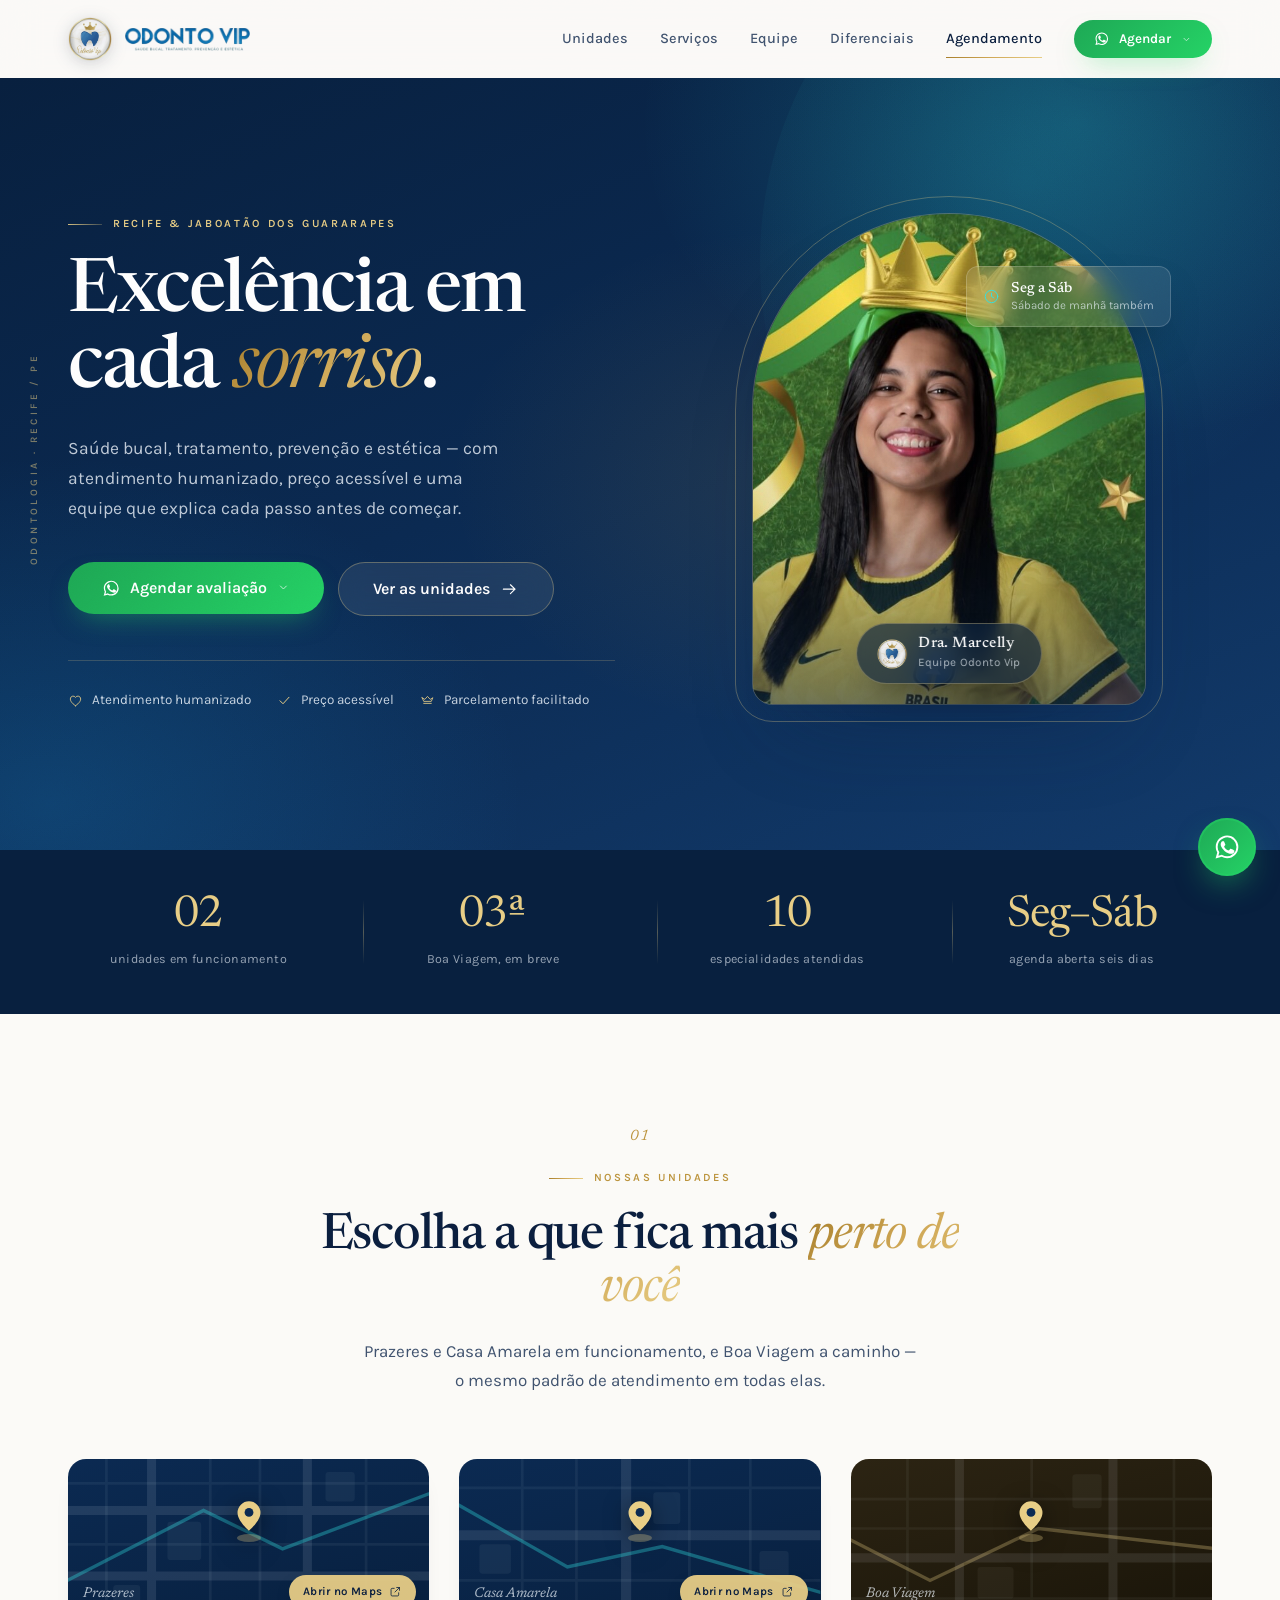
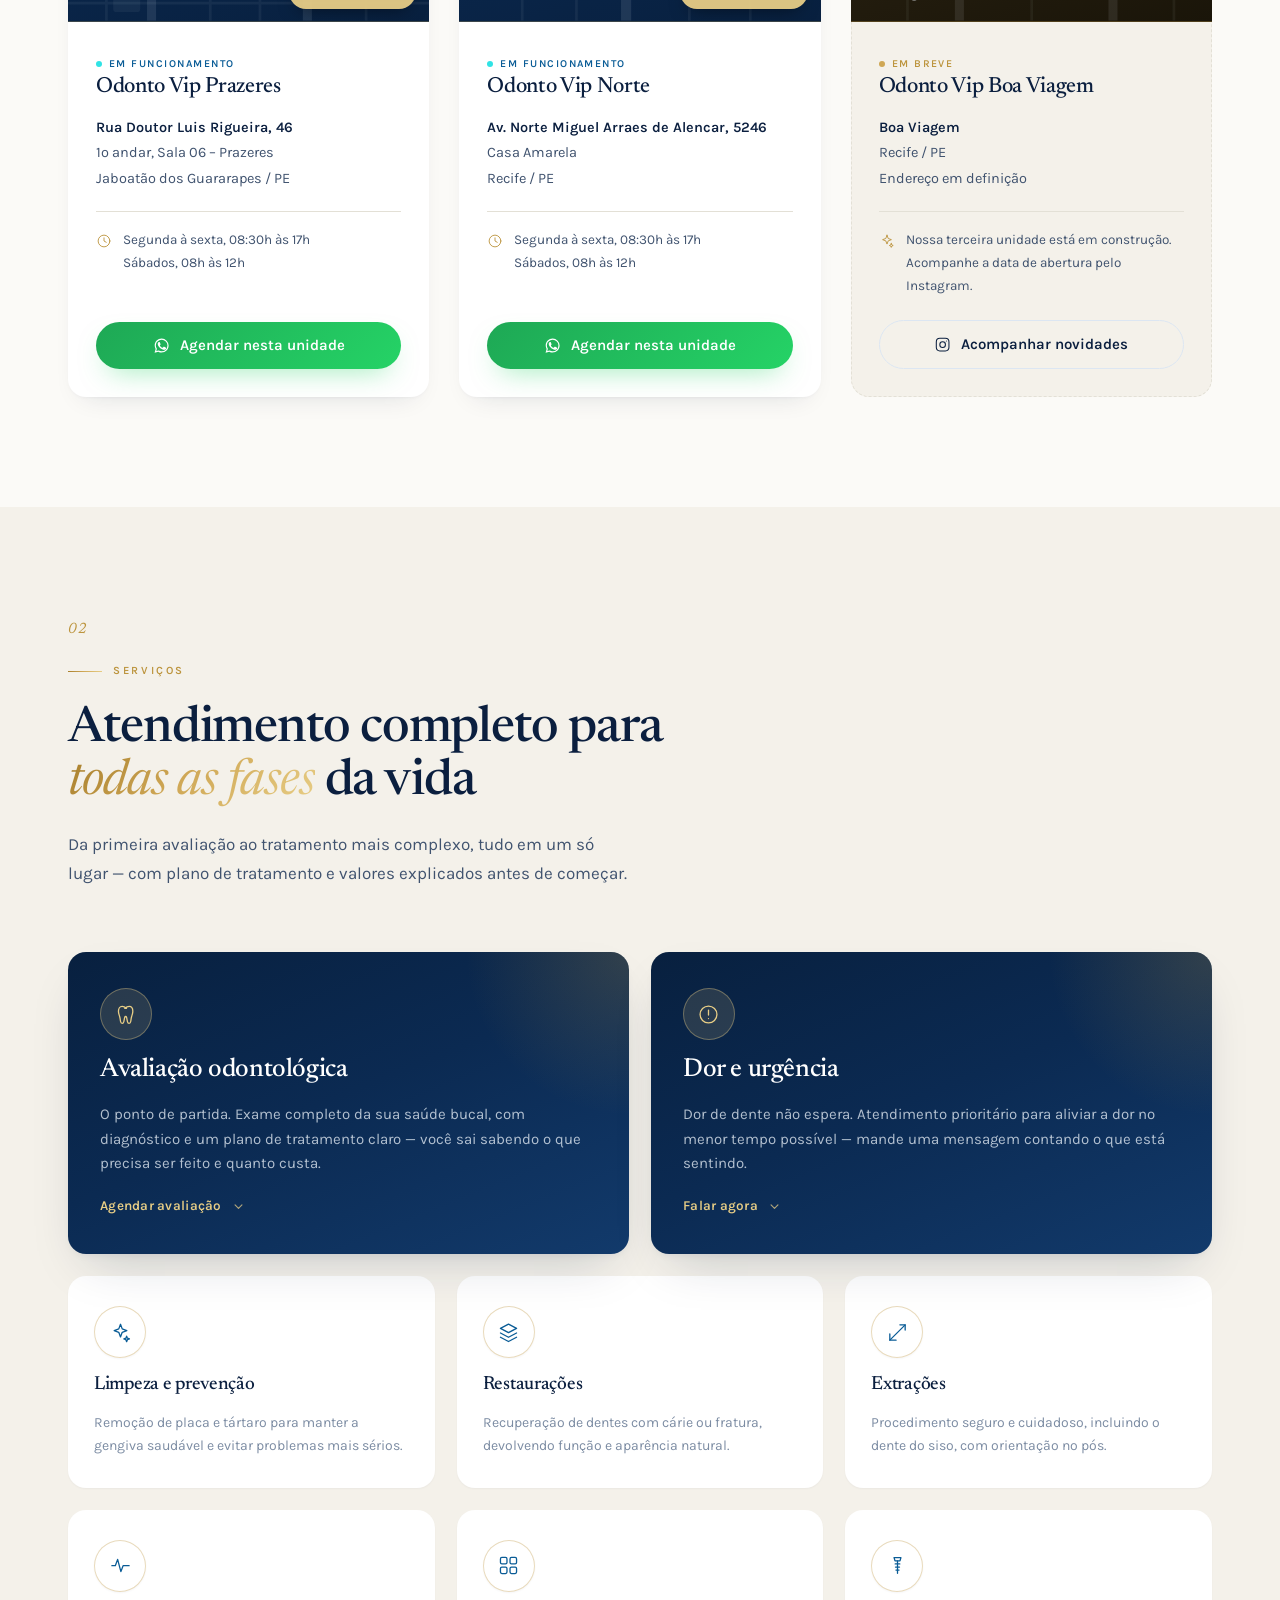
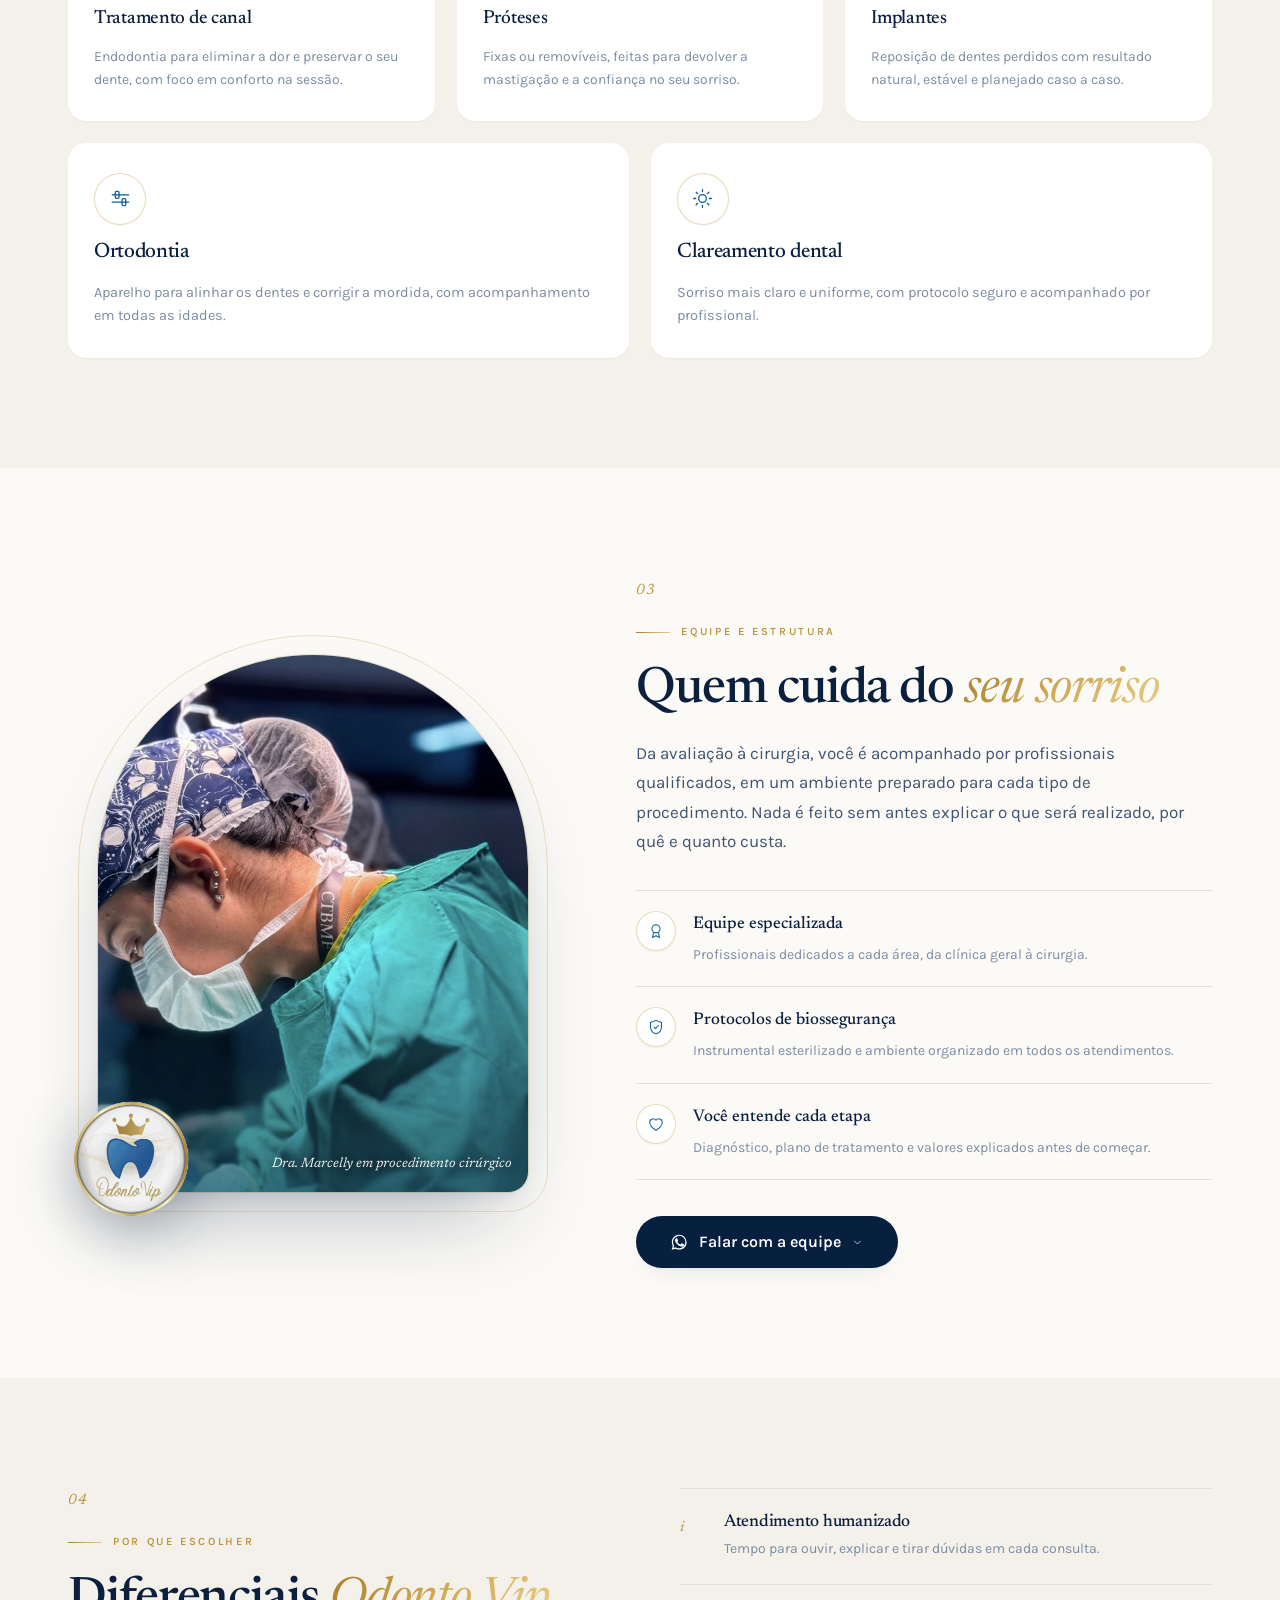
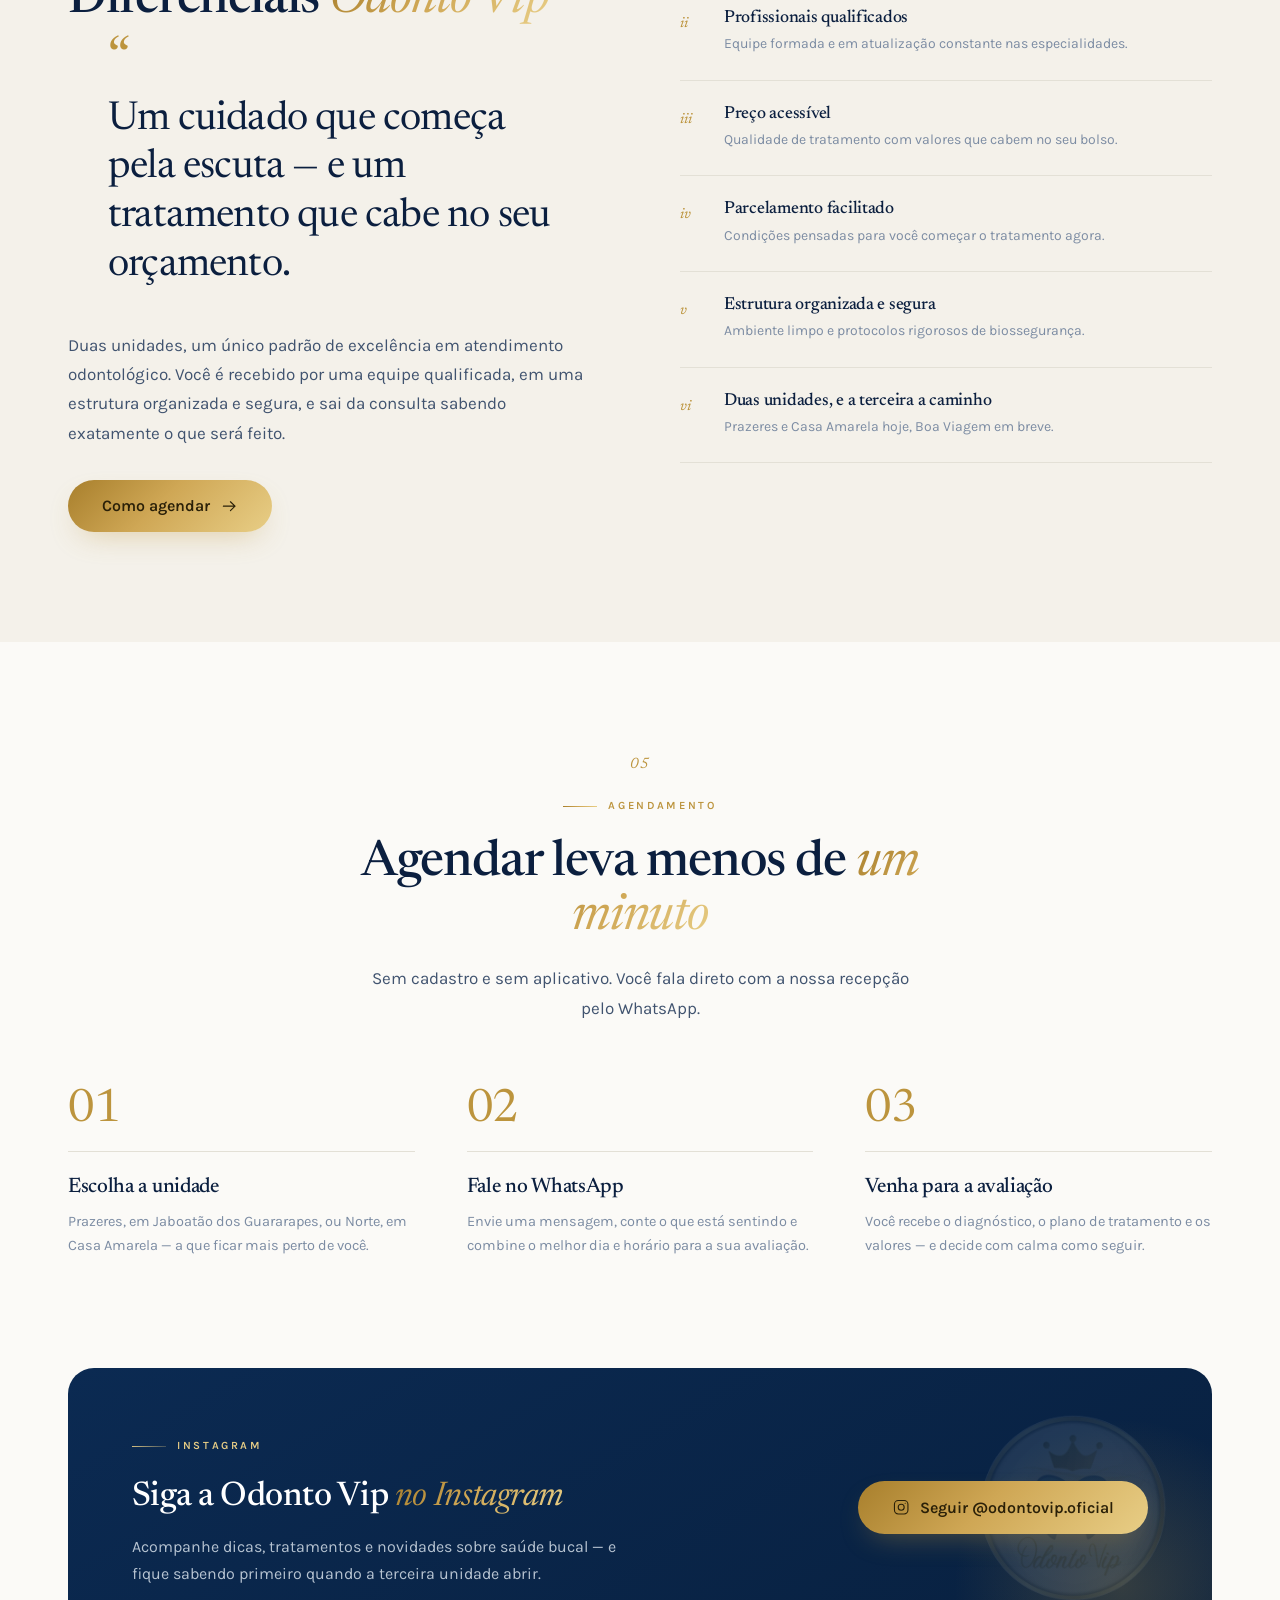
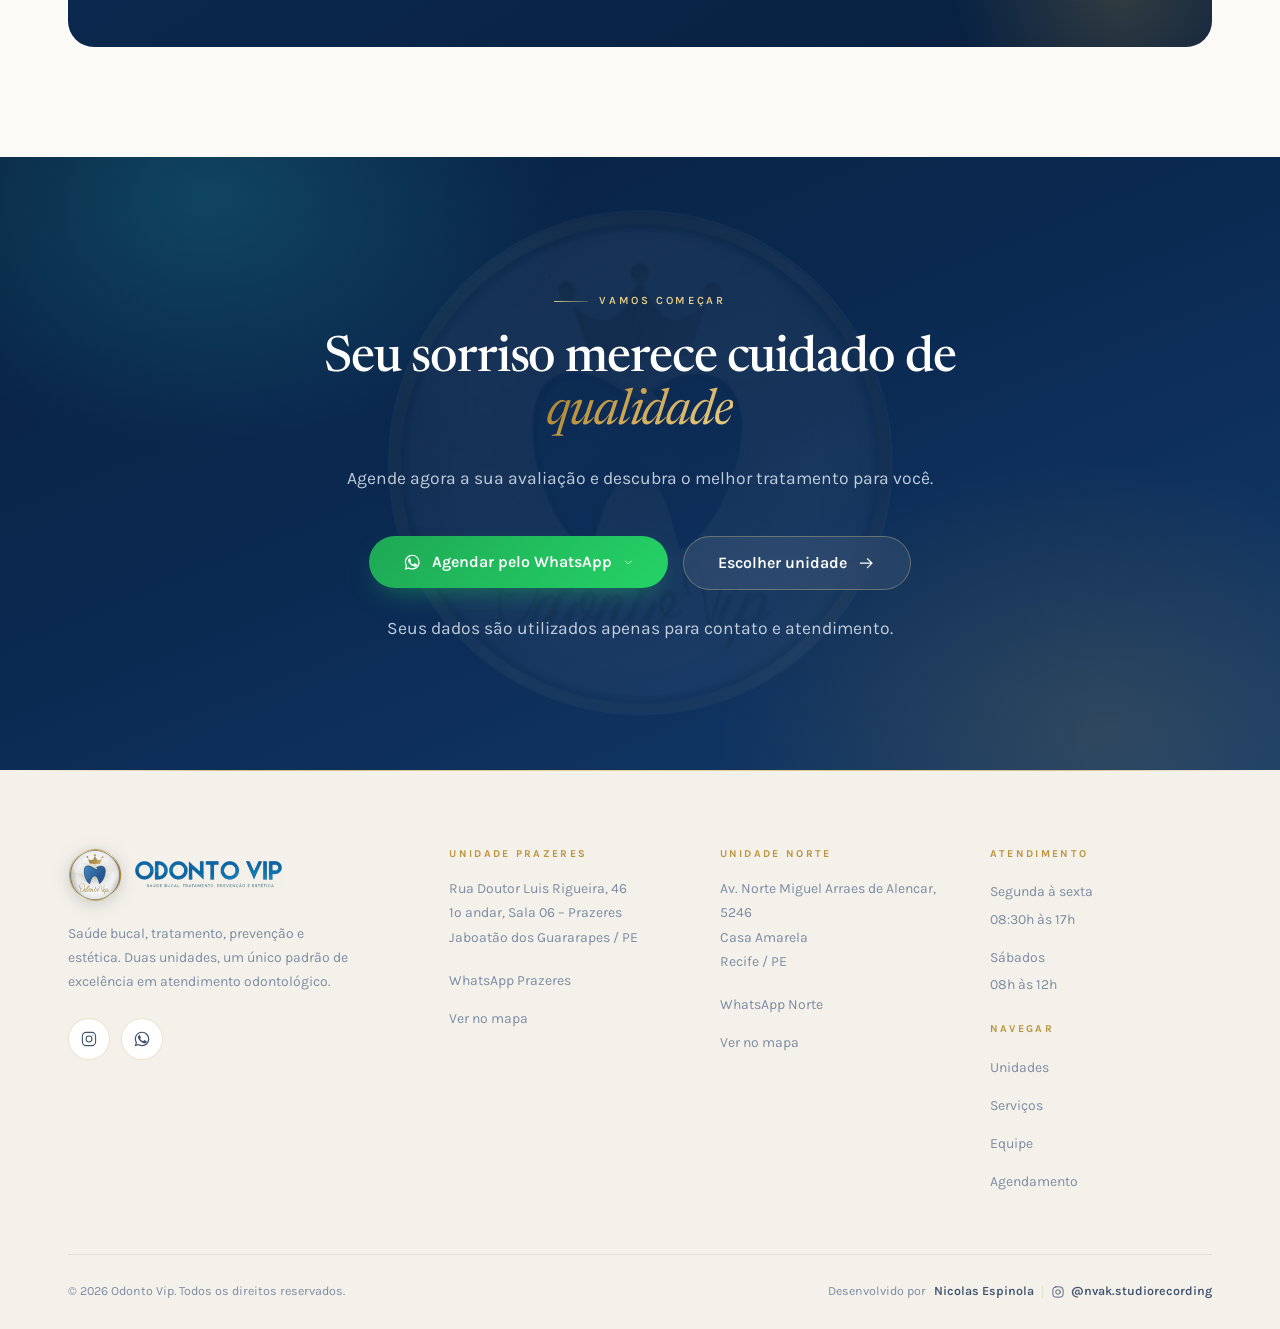
==== index.html @ b55ec0a3 "Landing page Odonto Vip Página institucional para as unidades Prazeres, Norte e Boa Viagem (em const" ====
<!DOCTYPE html>
<html lang="pt-BR">
<head>
<meta charset="UTF-8">
<meta name="viewport" content="width=device-width, initial-scale=1">
<title>Odonto Vip — Excelência em cada sorriso | Recife e Jaboatão dos Guararapes</title>
<meta name="description" content="Clínica odontológica em Recife e Jaboatão dos Guararapes. Avaliação, limpeza, restaurações, canal, próteses, implantes, ortodontia e clareamento. Atendimento humanizado, preço acessível e parcelamento facilitado. Agende pelo WhatsApp.">
<meta name="theme-color" content="#08203F">
<link rel="canonical" href="https://odontovip.com.br/">
<link rel="icon" href="assets/img/odontovip-selo.png">
<link rel="apple-touch-icon" href="assets/img/odontovip-selo.png">

<meta property="og:type" content="website">
<meta property="og:locale" content="pt_BR">
<meta property="og:site_name" content="Odonto Vip">
<meta property="og:title" content="Odonto Vip — Excelência em cada sorriso">
<meta property="og:description" content="Saúde bucal, tratamento, prevenção e estética. Duas unidades em Recife e Jaboatão dos Guararapes. Agende pelo WhatsApp.">
<meta property="og:image" content="assets/img/odontovip-logo.png">
<meta name="twitter:card" content="summary_large_image">

<link rel="preconnect" href="https://fonts.googleapis.com">
<link rel="preconnect" href="https://fonts.gstatic.com" crossorigin>
<link href="https://fonts.googleapis.com/css2?family=Newsreader:ital,opsz,wght@0,6..72,400;0,6..72,500;0,6..72,600;1,6..72,400;1,6..72,500&family=Karla:wght@400;500;600;700&display=swap" rel="stylesheet">
<link rel="stylesheet" href="assets/css/styles.css?v=14">
</head>
<body>

<!-- ===================== ícones: traço fino, desenhados para esta página ===================== -->
<svg width="0" height="0" style="position:absolute" aria-hidden="true" focusable="false">
  <defs>
    <g id="s" fill="none" stroke="currentColor" stroke-width="1.35" stroke-linecap="round" stroke-linejoin="round"></g>

    <symbol id="i-tooth" viewBox="0 0 24 24" fill="none" stroke="currentColor" stroke-width="1.35" stroke-linecap="round" stroke-linejoin="round">
      <path d="M12 5.6c-1.6-1.3-3-2-4.6-2C5 3.6 3.6 5.7 3.6 8.7c0 2.2.7 3.6 1.3 5.6.5 1.7.6 3.4.9 5 .2 1.2.8 1.9 1.7 1.9 1 0 1.5-.8 1.8-2.1.3-1.5.5-3 .8-4 .2-.7.6-1 1-1s.8.3 1 1c.3 1 .5 2.5.8 4 .3 1.3.8 2.1 1.8 2.1.9 0 1.5-.7 1.7-1.9.3-1.6.4-3.3.9-5 .6-2 1.3-3.4 1.3-5.6 0-3-1.4-5.1-3.8-5.1-1.6 0-3 .7-4.6 2Z"/>
    </symbol>
    <symbol id="i-sparkle" viewBox="0 0 24 24" fill="none" stroke="currentColor" stroke-width="1.35" stroke-linecap="round" stroke-linejoin="round">
      <path d="M12 3.4l1.8 4.8 4.8 1.8-4.8 1.8L12 16.6l-1.8-4.8L5.4 10l4.8-1.8L12 3.4Z"/><path d="M18.4 15.8l.8 2.1 2.1.8-2.1.8-.8 2.1-.8-2.1-2.1-.8 2.1-.8.8-2.1Z"/>
    </symbol>
    <symbol id="i-shield" viewBox="0 0 24 24" fill="none" stroke="currentColor" stroke-width="1.35" stroke-linecap="round" stroke-linejoin="round">
      <path d="M12 3.2l7.3 2.9v5.4c0 4.5-3 8.2-7.3 9.6-4.3-1.4-7.3-5.1-7.3-9.6V6.1L12 3.2Z"/><path d="m9.2 12 2.1 2.1 3.9-4.1"/>
    </symbol>
    <symbol id="i-layers" viewBox="0 0 24 24" fill="none" stroke="currentColor" stroke-width="1.35" stroke-linecap="round" stroke-linejoin="round">
      <path d="m12 3.2 8.4 4.5L12 12.2 3.6 7.7 12 3.2Z"/><path d="m3.6 12.5 8.4 4.5 8.4-4.5"/><path d="m3.6 16.9 8.4 4.5 8.4-4.5"/>
    </symbol>
    <symbol id="i-blade" viewBox="0 0 24 24" fill="none" stroke="currentColor" stroke-width="1.35" stroke-linecap="round" stroke-linejoin="round">
      <path d="M4 20 20 4"/><path d="M14.5 4H20v5.5"/><path d="M4 13.5V20h6.5"/>
    </symbol>
    <symbol id="i-pulse" viewBox="0 0 24 24" fill="none" stroke="currentColor" stroke-width="1.35" stroke-linecap="round" stroke-linejoin="round">
      <path d="M3 12.2h3.6L9 5.6l3.4 12.8 2.3-6.2H21"/>
    </symbol>
    <symbol id="i-grid" viewBox="0 0 24 24" fill="none" stroke="currentColor" stroke-width="1.35" stroke-linecap="round" stroke-linejoin="round">
      <rect x="3.6" y="3.6" width="6.8" height="6.8" rx="1.5"/><rect x="13.6" y="3.6" width="6.8" height="6.8" rx="1.5"/>
      <rect x="3.6" y="13.6" width="6.8" height="6.8" rx="1.5"/><rect x="13.6" y="13.6" width="6.8" height="6.8" rx="1.5"/>
    </symbol>
    <symbol id="i-implant" viewBox="0 0 24 24" fill="none" stroke="currentColor" stroke-width="1.35" stroke-linecap="round" stroke-linejoin="round">
      <path d="M8.4 3.8h7.2l-1 3.4H9.4l-1-3.4Z"/><path d="M12 7.2v13"/><path d="M9.6 10.4h4.8M9.9 13.6h4.2M10.4 16.8h3.2"/>
    </symbol>
    <symbol id="i-align" viewBox="0 0 24 24" fill="none" stroke="currentColor" stroke-width="1.35" stroke-linecap="round" stroke-linejoin="round">
      <path d="M3.4 8.2h17.2M3.4 15.8h17.2"/><rect x="6.6" y="4.6" width="3.8" height="7.2" rx="1.2"/><rect x="13.6" y="12.2" width="3.8" height="7.2" rx="1.2"/>
    </symbol>
    <symbol id="i-sun" viewBox="0 0 24 24" fill="none" stroke="currentColor" stroke-width="1.35" stroke-linecap="round" stroke-linejoin="round">
      <circle cx="12" cy="12" r="4"/><path d="M12 2.8v2.1M12 19.1v2.1M2.8 12h2.1M19.1 12h2.1M5.4 5.4l1.5 1.5M17.1 17.1l1.5 1.5M18.6 5.4l-1.5 1.5M6.9 17.1l-1.5 1.5"/>
    </symbol>
    <symbol id="i-alert" viewBox="0 0 24 24" fill="none" stroke="currentColor" stroke-width="1.35" stroke-linecap="round" stroke-linejoin="round">
      <circle cx="12" cy="12" r="8.8"/><path d="M12 7.4v5.2M12 16.3h.01"/>
    </symbol>
    <symbol id="i-heart" viewBox="0 0 24 24" fill="none" stroke="currentColor" stroke-width="1.35" stroke-linecap="round" stroke-linejoin="round">
      <path d="M12 20.4S3.7 15.3 3.7 9.6A4.5 4.5 0 0 1 12 7.1a4.5 4.5 0 0 1 8.3 2.5c0 5.7-8.3 10.8-8.3 10.8Z"/>
    </symbol>
    <symbol id="i-award" viewBox="0 0 24 24" fill="none" stroke="currentColor" stroke-width="1.35" stroke-linecap="round" stroke-linejoin="round">
      <circle cx="12" cy="9.1" r="5.4"/><path d="m8.7 13.9-1.3 6.9 4.6-2.5 4.6 2.5-1.3-6.9"/>
    </symbol>
    <symbol id="i-crown" viewBox="0 0 24 24" fill="none" stroke="currentColor" stroke-width="1.35" stroke-linecap="round" stroke-linejoin="round">
      <path d="M3.4 7.6 6 13.4h12l2.6-5.8-4.3 2.6L12 5.4 7.7 10.2 3.4 7.6Z"/><path d="M6 16.6h12"/>
    </symbol>
    <symbol id="i-pin" viewBox="0 0 24 24" fill="none" stroke="currentColor" stroke-width="1.35" stroke-linecap="round" stroke-linejoin="round">
      <path d="M19.6 10.2c0 5.4-7.6 11.8-7.6 11.8S4.4 15.6 4.4 10.2a7.6 7.6 0 0 1 15.2 0Z"/><circle cx="12" cy="10" r="2.7"/>
    </symbol>
    <symbol id="i-pin-solid" viewBox="0 0 24 24">
      <path fill="currentColor" d="M12 1.6a8.1 8.1 0 0 0-8.1 8.1c0 5.9 8.1 12.7 8.1 12.7s8.1-6.8 8.1-12.7A8.1 8.1 0 0 0 12 1.6Z"/>
      <circle cx="12" cy="9.5" r="3.1" fill="#0B2A52"/>
    </symbol>
    <symbol id="i-clock" viewBox="0 0 24 24" fill="none" stroke="currentColor" stroke-width="1.35" stroke-linecap="round" stroke-linejoin="round">
      <circle cx="12" cy="12" r="8.8"/><path d="M12 7.3V12l3.3 1.9"/>
    </symbol>
    <symbol id="i-check" viewBox="0 0 24 24" fill="none" stroke="currentColor" stroke-width="1.6" stroke-linecap="round" stroke-linejoin="round">
      <path d="m4.8 12.4 4.8 4.8 9.6-10.4"/>
    </symbol>
    <symbol id="i-arrow" viewBox="0 0 24 24" fill="none" stroke="currentColor" stroke-width="1.5" stroke-linecap="round" stroke-linejoin="round">
      <path d="M4.4 12h15.2M13.6 6.2 19.6 12l-6 5.8"/>
    </symbol>
    <symbol id="i-external" viewBox="0 0 24 24" fill="none" stroke="currentColor" stroke-width="1.5" stroke-linecap="round" stroke-linejoin="round">
      <path d="M14.2 4.6h5.2v5.2M19.4 4.6 11 13"/><path d="M17.8 14.4v3.8a2 2 0 0 1-2 2H5.8a2 2 0 0 1-2-2V8.2a2 2 0 0 1 2-2h3.8"/>
    </symbol>
    <symbol id="i-wa" viewBox="0 0 24 24" fill="currentColor">
      <path d="M12.04 2.2C6.7 2.2 2.36 6.54 2.36 11.88c0 1.7.45 3.36 1.3 4.82L2.2 21.8l5.23-1.37a9.66 9.66 0 0 0 4.6 1.17h.01c5.34 0 9.68-4.34 9.68-9.68a9.6 9.6 0 0 0-2.83-6.85 9.6 9.6 0 0 0-6.85-2.84Zm0 17.74h-.01a8.03 8.03 0 0 1-4.09-1.12l-.29-.17-3.04.79.81-2.96-.19-.31a8 8 0 0 1-1.23-4.27 8.05 8.05 0 0 1 13.75-5.69 7.99 7.99 0 0 1 2.36 5.69 8.06 8.06 0 0 1-8.07 8.04Z"/>
      <path d="M17.32 14.44c-.29-.15-1.72-.85-1.99-.94-.26-.1-.46-.15-.65.14-.2.3-.76.94-.93 1.14-.17.2-.34.22-.63.07-.29-.14-1.24-.45-2.36-1.45-.87-.78-1.01-1.31-1.13-1.6-.12-.3.03-.46.17-.6.14-.15.29-.35.43-.52.14-.16.19-.28.29-.48.1-.2.05-.36-.02-.51-.07-.15-.66-1.6-.9-2.18-.24-.57-.48-.49-.66-.5h-.56c-.2 0-.51.07-.78.36-.26.3-1.01 1-1.01 2.42s1.04 2.79 1.19 2.99c.14.2 2.02 3.15 4.91 4.3.69.3 1.23.47 1.65.61.7.22 1.33.19 1.83.12.56-.09 1.72-.71 1.97-1.39.24-.68.24-1.27.17-1.39-.07-.12-.27-.2-.56-.34Z"/>
    </symbol>
    <symbol id="i-ig" viewBox="0 0 24 24" fill="none" stroke="currentColor" stroke-width="1.45" stroke-linecap="round" stroke-linejoin="round">
      <rect x="3.2" y="3.2" width="17.6" height="17.6" rx="5"/><circle cx="12" cy="12" r="3.9"/><path d="M17.2 6.9h.01"/>
    </symbol>
    <symbol id="i-caret" viewBox="0 0 24 24" fill="none" stroke="currentColor" stroke-width="1.8" stroke-linecap="round" stroke-linejoin="round">
      <path d="m6.5 9.5 5.5 5.5 5.5-5.5"/>
    </symbol>
    <symbol id="i-menu" viewBox="0 0 24 24" fill="none" stroke="currentColor" stroke-width="1.6" stroke-linecap="round">
      <path d="M4 7.5h16M4 12h16M4 16.5h16"/>
    </symbol>
    <symbol id="i-close" viewBox="0 0 24 24" fill="none" stroke="currentColor" stroke-width="1.6" stroke-linecap="round">
      <path d="M6.2 6.2l11.6 11.6M17.8 6.2 6.2 17.8"/>
    </symbol>

    <!-- placas de mapa: três traçados distintos, para que as unidades não pareçam
         o mesmo card duplicado -->
    <symbol id="map-a" viewBox="0 0 320 144" preserveAspectRatio="xMidYMid slice">
      <g stroke="rgba(237,244,251,.10)" stroke-width="8" fill="none">
        <path d="M-20 46h360M-20 104h360M74 -20v184M212 -20v184"/>
      </g>
      <g stroke="rgba(237,244,251,.055)" stroke-width="2.4" fill="none">
        <path d="M-20 22h360M-20 76h360M-20 128h360M34 -20v184M126 -20v184M170 -20v184M264 -20v184"/>
      </g>
      <path d="M-20 118 120 46l70 34 170-64" stroke="rgba(48,227,229,.34)" stroke-width="3" fill="none"/>
      <g fill="rgba(237,244,251,.05)">
        <rect x="88" y="56" width="30" height="34" rx="3"/><rect x="228" y="12" width="26" height="26" rx="3"/>
        <rect x="40" y="112" width="24" height="24" rx="3"/>
      </g>
    </symbol>
    <symbol id="map-b" viewBox="0 0 320 144" preserveAspectRatio="xMidYMid slice">
      <g stroke="rgba(237,244,251,.10)" stroke-width="9" fill="none">
        <path d="M-20 68h360M148 -20v184"/>
      </g>
      <g stroke="rgba(237,244,251,.055)" stroke-width="2.4" fill="none">
        <path d="M-20 26h360M-20 108h360M56 -20v184M104 -20v184M204 -20v184M258 -20v184"/>
      </g>
      <path d="M-20 30 96 96l84-18 180 52" stroke="rgba(48,227,229,.34)" stroke-width="3" fill="none"/>
      <g fill="rgba(237,244,251,.05)">
        <rect x="18" y="76" width="28" height="26" rx="3"/><rect x="172" y="30" width="24" height="28" rx="3"/>
        <rect x="266" y="82" width="26" height="24" rx="3"/>
      </g>
    </symbol>
    <symbol id="map-c" viewBox="0 0 320 144" preserveAspectRatio="xMidYMid slice">
      <g stroke="rgba(237,244,251,.09)" stroke-width="8" fill="none">
        <path d="M-20 88h360M96 -20v184M232 -20v184"/>
      </g>
      <g stroke="rgba(237,244,251,.05)" stroke-width="2.4" fill="none">
        <path d="M-20 36h360M-20 62h360M-20 124h360M50 -20v184M160 -20v184M286 -20v184"/>
      </g>
      <path d="M-20 62 70 108l96-46 194 22" stroke="rgba(232,206,134,.30)" stroke-width="3" fill="none"/>
      <g fill="rgba(237,244,251,.045)">
        <rect x="112" y="96" width="32" height="28" rx="3"/><rect x="196" y="14" width="26" height="30" rx="3"/>
      </g>
    </symbol>
  </defs>
</svg>

<!-- ===================== header ===================== -->
<header class="site-header" id="header">
  <div class="head-inner">
    <a class="brand" href="#top" aria-label="Odonto Vip — início">
      <img class="selo" src="assets/img/odontovip-selo.png" alt="" width="420" height="420" aria-hidden="true">
      <img class="lettering" src="assets/img/odontovip-lettering.png" alt="Odonto Vip" width="560" height="103">
    </a>

    <nav class="nav" id="nav" aria-label="Navegação principal">
      <a href="#unidades">Unidades</a>
      <a href="#servicos">Serviços</a>
      <a href="#equipe">Equipe</a>
      <a href="#diferenciais">Diferenciais</a>
      <a href="#agendamento">Agendamento</a>
      <details class="picker to-right">
        <summary class="btn btn-wa btn-sm" aria-haspopup="menu">
          <svg aria-hidden="true"><use href="#i-wa"></use></svg>Agendar
          <svg class="caret" aria-hidden="true"><use href="#i-caret"></use></svg>
        </summary>
        <div class="picker-menu" role="menu">
          <span class="picker-head">Escolha a unidade</span>
          <a role="menuitem" href="https://wa.me/5581995672364?text=Olá,%20gostaria%20de%20agendar%20uma%20avaliação%20na%20unidade%20Prazeres" target="_blank" rel="noopener">
            <span class="pm-ico"><svg aria-hidden="true"><use href="#i-wa"></use></svg></span>
            <span class="pm-txt"><b>Prazeres</b><span>Jaboatão dos Guararapes</span></span>
          </a>
          <a role="menuitem" href="https://wa.me/5581997029109?text=Olá,%20gostaria%20de%20agendar%20uma%20avaliação%20na%20unidade%20Norte" target="_blank" rel="noopener">
            <span class="pm-ico"><svg aria-hidden="true"><use href="#i-wa"></use></svg></span>
            <span class="pm-txt"><b>Norte</b><span>Casa Amarela, Recife</span></span>
          </a>
        </div>
      </details>
    </nav>

    <button class="nav-toggle" id="navToggle" aria-label="Abrir menu" aria-expanded="false" aria-controls="nav">
      <svg aria-hidden="true"><use href="#i-menu"></use></svg>
    </button>
  </div>
</header>

<main id="top">

  <!-- ===================== hero ===================== -->
  <section class="hero">
    <span class="deco" aria-hidden="true"><span class="blob"></span></span>
    <div class="wrap hero-grid">
      <span class="vlabel" aria-hidden="true">Odontologia · Recife / PE</span>

      <div>
        <span class="label on-dark">Recife &amp; Jaboatão dos Guararapes</span>
        <h1 class="h-xl">
          <span class="line">Excelência em</span>
          <span class="line">cada <span class="acc">sorriso</span>.</span>
        </h1>
        <p class="sub">Saúde bucal, tratamento, prevenção e estética — com atendimento
          humanizado, preço acessível e uma equipe que explica cada passo antes de começar.</p>

        <div class="hero-cta">
          <details class="picker">
            <summary class="btn btn-wa btn-lg" aria-haspopup="menu">
              <svg aria-hidden="true"><use href="#i-wa"></use></svg>Agendar avaliação
              <svg class="caret" aria-hidden="true"><use href="#i-caret"></use></svg>
            </summary>
            <div class="picker-menu" role="menu">
          <span class="picker-head">Escolha a unidade</span>
          <a role="menuitem" href="https://wa.me/5581995672364?text=Olá,%20gostaria%20de%20agendar%20uma%20avaliação%20na%20unidade%20Prazeres" target="_blank" rel="noopener">
            <span class="pm-ico"><svg aria-hidden="true"><use href="#i-wa"></use></svg></span>
            <span class="pm-txt"><b>Prazeres</b><span>Jaboatão dos Guararapes</span></span>
          </a>
          <a role="menuitem" href="https://wa.me/5581997029109?text=Olá,%20gostaria%20de%20agendar%20uma%20avaliação%20na%20unidade%20Norte" target="_blank" rel="noopener">
            <span class="pm-ico"><svg aria-hidden="true"><use href="#i-wa"></use></svg></span>
            <span class="pm-txt"><b>Norte</b><span>Casa Amarela, Recife</span></span>
          </a>
        </div>
          </details>
          <a class="btn btn-glass btn-lg" href="#unidades">
            Ver as unidades <svg class="go" aria-hidden="true"><use href="#i-arrow"></use></svg>
          </a>
        </div>

        <ul class="hero-marks">
          <li class="mark"><svg aria-hidden="true"><use href="#i-heart"></use></svg>Atendimento humanizado</li>
          <li class="mark"><svg aria-hidden="true"><use href="#i-check"></use></svg>Preço acessível</li>
          <li class="mark"><svg aria-hidden="true"><use href="#i-crown"></use></svg>Parcelamento facilitado</li>
        </ul>
      </div>

      <div class="portrait-wrap">
        <div class="portrait">
          <img src="assets/img/dra-marcelly.jpg" alt="Dra. Marcelly, da equipe Odonto Vip" width="620" height="775" fetchpriority="high">
        </div>
        <span class="name-tag">
          <img class="selo-mini" src="assets/img/odontovip-selo.png" alt="" width="420" height="420" aria-hidden="true">
          <span><b>Dra. Marcelly</b><span>Equipe Odonto Vip</span></span>
        </span>
        <span class="float-note" aria-hidden="true">
          <svg><use href="#i-clock"></use></svg>
          <span><b>Seg a Sáb</b><span>Sábado de manhã também</span></span>
        </span>
      </div>
    </div>
  </section>

  <!-- ===================== números ===================== -->
  <section class="figures" aria-label="Odonto Vip em números">
    <div class="wrap">
      <div class="figures-inner">
        <div class="fig"><b>02</b><span>unidades em funcionamento</span></div>
        <div class="fig"><b>03ª</b><span>Boa Viagem, em breve</span></div>
        <div class="fig"><b>10</b><span>especialidades atendidas</span></div>
        <div class="fig"><b>Seg&ndash;Sáb</b><span>agenda aberta seis dias</span></div>
      </div>
    </div>
  </section>

  <!-- ===================== unidades ===================== -->
  <section class="section" id="unidades">
    <div class="wrap">
      <div class="sec-head center">
        <span class="sec-no">01</span>
        <span class="label">Nossas unidades</span>
        <h2 class="h-lg">Escolha a que fica mais <span class="acc">perto de você</span></h2>
        <p class="lead" style="margin-inline:auto">Prazeres e Casa Amarela em funcionamento, e Boa
          Viagem a caminho — o mesmo padrão de atendimento em todas elas.</p>
      </div>

      <div class="units">

        <article class="unit reveal">
          <a class="map-plate" href="https://maps.app.goo.gl/MZLW6mwwgAnQcLfM9" target="_blank" rel="noopener"
             aria-label="Abrir a unidade Prazeres no Google Maps">
            <svg class="art" aria-hidden="true"><use href="#map-a"></use></svg>
            <span class="pin" aria-hidden="true"><svg><use href="#i-pin-solid"></use></svg></span>
            <span class="district" aria-hidden="true">Prazeres</span>
            <span class="open">Abrir no Maps <svg aria-hidden="true"><use href="#i-external"></use></svg></span>
          </a>
          <div class="unit-body">
            <span class="tag">Em funcionamento</span>
            <h3>Odonto Vip Prazeres</h3>
            <address>
              <strong>Rua Doutor Luis Rigueira, 46</strong>
              1º andar, Sala 06 &ndash; Prazeres<br>
              Jaboatão dos Guararapes / PE
            </address>
            <div class="unit-hours">
              <svg aria-hidden="true"><use href="#i-clock"></use></svg>
              <span>Segunda à sexta, 08:30h às 17h<br>Sábados, 08h às 12h</span>
            </div>
          </div>
          <div class="unit-foot">
            <a class="btn btn-wa btn-block" href="https://wa.me/5581995672364?text=Ol%C3%A1%2C%20gostaria%20de%20agendar%20uma%20avalia%C3%A7%C3%A3o%20na%20unidade%20Odonto%20Vip%20Prazeres" target="_blank" rel="noopener">
              <svg aria-hidden="true"><use href="#i-wa"></use></svg>Agendar nesta unidade
            </a>
          </div>
        </article>

        <article class="unit reveal">
          <a class="map-plate" href="https://maps.app.goo.gl/JdvdzWz1VLaVrvz26" target="_blank" rel="noopener"
             aria-label="Abrir a unidade Norte no Google Maps">
            <svg class="art" aria-hidden="true"><use href="#map-b"></use></svg>
            <span class="pin" aria-hidden="true"><svg><use href="#i-pin-solid"></use></svg></span>
            <span class="district" aria-hidden="true">Casa Amarela</span>
            <span class="open">Abrir no Maps <svg aria-hidden="true"><use href="#i-external"></use></svg></span>
          </a>
          <div class="unit-body">
            <span class="tag">Em funcionamento</span>
            <h3>Odonto Vip Norte</h3>
            <address>
              <strong>Av. Norte Miguel Arraes de Alencar, 5246</strong>
              Casa Amarela<br>
              Recife / PE
            </address>
            <div class="unit-hours">
              <svg aria-hidden="true"><use href="#i-clock"></use></svg>
              <span>Segunda à sexta, 08:30h às 17h<br>Sábados, 08h às 12h</span>
            </div>
          </div>
          <div class="unit-foot">
            <a class="btn btn-wa btn-block" href="https://wa.me/5581997029109?text=Ol%C3%A1%2C%20gostaria%20de%20agendar%20uma%20avalia%C3%A7%C3%A3o%20na%20unidade%20Odonto%20Vip%20Norte" target="_blank" rel="noopener">
              <svg aria-hidden="true"><use href="#i-wa"></use></svg>Agendar nesta unidade
            </a>
          </div>
        </article>

        <article class="unit is-soon reveal">
          <span class="map-plate" style="cursor:default">
            <svg class="art" aria-hidden="true"><use href="#map-c"></use></svg>
            <span class="pin" aria-hidden="true"><svg><use href="#i-pin-solid"></use></svg></span>
            <span class="district" aria-hidden="true">Boa Viagem</span>
          </span>
          <div class="unit-body">
            <span class="tag soon">Em breve</span>
            <h3>Odonto Vip Boa Viagem</h3>
            <address>
              <strong>Boa Viagem</strong>
              Recife / PE<br>
              Endereço em definição
            </address>
            <div class="unit-hours">
              <svg aria-hidden="true"><use href="#i-sparkle"></use></svg>
              <span>Nossa terceira unidade está em construção. Acompanhe a data de abertura pelo Instagram.</span>
            </div>
          </div>
          <div class="unit-foot">
            <a class="btn btn-line btn-block" href="https://www.instagram.com/odontovip.oficial/" target="_blank" rel="noopener">
              <svg aria-hidden="true"><use href="#i-ig"></use></svg>Acompanhar novidades
            </a>
          </div>
        </article>

      </div>
    </div>
  </section>

  <!-- ===================== serviços ===================== -->
  <section class="section section-paper" id="servicos">
    <div class="wrap">
      <div class="sec-head">
        <span class="sec-no">02</span>
        <span class="label">Serviços</span>
        <h2 class="h-lg">Atendimento completo para <span class="acc">todas as fases</span> da vida</h2>
        <p class="lead">Da primeira avaliação ao tratamento mais complexo, tudo em um só lugar — com
          plano de tratamento e valores explicados antes de começar.</p>
      </div>

      <div class="services">
        <article class="svc feat reveal">
          <span class="ring-ico"><svg aria-hidden="true"><use href="#i-tooth"></use></svg></span>
          <h3>Avaliação odontológica</h3>
          <p>O ponto de partida. Exame completo da sua saúde bucal, com diagnóstico e um plano de
            tratamento claro — você sai sabendo o que precisa ser feito e quanto custa.</p>
          <details class="picker">
            <summary class="go-link" aria-haspopup="menu">
              Agendar avaliação <svg class="caret" aria-hidden="true"><use href="#i-caret"></use></svg>
            </summary>
            <div class="picker-menu" role="menu">
          <span class="picker-head">Escolha a unidade</span>
          <a role="menuitem" href="https://wa.me/5581995672364?text=Olá,%20gostaria%20de%20agendar%20uma%20avaliação%20na%20unidade%20Prazeres" target="_blank" rel="noopener">
            <span class="pm-ico"><svg aria-hidden="true"><use href="#i-wa"></use></svg></span>
            <span class="pm-txt"><b>Prazeres</b><span>Jaboatão dos Guararapes</span></span>
          </a>
          <a role="menuitem" href="https://wa.me/5581997029109?text=Olá,%20gostaria%20de%20agendar%20uma%20avaliação%20na%20unidade%20Norte" target="_blank" rel="noopener">
            <span class="pm-ico"><svg aria-hidden="true"><use href="#i-wa"></use></svg></span>
            <span class="pm-txt"><b>Norte</b><span>Casa Amarela, Recife</span></span>
          </a>
        </div>
          </details>
        </article>

        <article class="svc feat reveal">
          <span class="ring-ico"><svg aria-hidden="true"><use href="#i-alert"></use></svg></span>
          <h3>Dor e urgência</h3>
          <p>Dor de dente não espera. Atendimento prioritário para aliviar a dor no menor tempo
            possível — mande uma mensagem contando o que está sentindo.</p>
          <details class="picker">
            <summary class="go-link" aria-haspopup="menu">
              Falar agora <svg class="caret" aria-hidden="true"><use href="#i-caret"></use></svg>
            </summary>
            <div class="picker-menu" role="menu">
          <span class="picker-head">Qual unidade está mais perto</span>
          <a role="menuitem" href="https://wa.me/5581995672364?text=Olá,%20estou%20com%20dor%20e%20preciso%20de%20atendimento%20na%20unidade%20Prazeres" target="_blank" rel="noopener">
            <span class="pm-ico"><svg aria-hidden="true"><use href="#i-wa"></use></svg></span>
            <span class="pm-txt"><b>Prazeres</b><span>Jaboatão dos Guararapes</span></span>
          </a>
          <a role="menuitem" href="https://wa.me/5581997029109?text=Olá,%20estou%20com%20dor%20e%20preciso%20de%20atendimento%20na%20unidade%20Norte" target="_blank" rel="noopener">
            <span class="pm-ico"><svg aria-hidden="true"><use href="#i-wa"></use></svg></span>
            <span class="pm-txt"><b>Norte</b><span>Casa Amarela, Recife</span></span>
          </a>
        </div>
          </details>
        </article>

        <article class="svc reveal">
          <span class="ring-ico"><svg aria-hidden="true"><use href="#i-sparkle"></use></svg></span>
          <h3>Limpeza e prevenção</h3>
          <p>Remoção de placa e tártaro para manter a gengiva saudável e evitar problemas mais sérios.</p>
        </article>
        <article class="svc reveal">
          <span class="ring-ico"><svg aria-hidden="true"><use href="#i-layers"></use></svg></span>
          <h3>Restaurações</h3>
          <p>Recuperação de dentes com cárie ou fratura, devolvendo função e aparência natural.</p>
        </article>
        <article class="svc reveal">
          <span class="ring-ico"><svg aria-hidden="true"><use href="#i-blade"></use></svg></span>
          <h3>Extrações</h3>
          <p>Procedimento seguro e cuidadoso, incluindo o dente do siso, com orientação no pós.</p>
        </article>
        <article class="svc reveal">
          <span class="ring-ico"><svg aria-hidden="true"><use href="#i-pulse"></use></svg></span>
          <h3>Tratamento de canal</h3>
          <p>Endodontia para eliminar a dor e preservar o seu dente, com foco em conforto na sessão.</p>
        </article>
        <article class="svc reveal">
          <span class="ring-ico"><svg aria-hidden="true"><use href="#i-grid"></use></svg></span>
          <h3>Próteses</h3>
          <p>Fixas ou removíveis, feitas para devolver a mastigação e a confiança no seu sorriso.</p>
        </article>
        <article class="svc reveal">
          <span class="ring-ico"><svg aria-hidden="true"><use href="#i-implant"></use></svg></span>
          <h3>Implantes</h3>
          <p>Reposição de dentes perdidos com resultado natural, estável e planejado caso a caso.</p>
        </article>
        <article class="svc wide reveal">
          <span class="ring-ico"><svg aria-hidden="true"><use href="#i-align"></use></svg></span>
          <h3>Ortodontia</h3>
          <p>Aparelho para alinhar os dentes e corrigir a mordida, com acompanhamento em todas as idades.</p>
        </article>
        <article class="svc wide reveal">
          <span class="ring-ico"><svg aria-hidden="true"><use href="#i-sun"></use></svg></span>
          <h3>Clareamento dental</h3>
          <p>Sorriso mais claro e uniforme, com protocolo seguro e acompanhado por profissional.</p>
        </article>
      </div>
    </div>
  </section>

  <!-- ===================== equipe ===================== -->
  <section class="section" id="equipe">
    <div class="wrap team">
      <figure class="team-media reveal">
        <img class="shot" src="assets/img/equipe-cirurgia.jpg"
             alt="Dra. Marcelly durante um procedimento cirúrgico, ao lado da equipe da Odonto Vip"
             width="740" height="900" loading="lazy">
        <figcaption class="team-caption">Dra. Marcelly em procedimento cirúrgico</figcaption>
        <img class="selo" src="assets/img/odontovip-selo.png" alt="" width="420" height="420" loading="lazy" aria-hidden="true">
      </figure>

      <div class="team-copy reveal">
        <span class="sec-no">03</span>
        <span class="label">Equipe e estrutura</span>
        <h2 class="h-lg">Quem cuida do <span class="acc">seu sorriso</span></h2>
        <p class="lead" style="margin-top:22px">Da avaliação à cirurgia, você é acompanhado por
          profissionais qualificados, em um ambiente preparado para cada tipo de procedimento.
          Nada é feito sem antes explicar o que será realizado, por quê e quanto custa.</p>

        <div class="team-points">
          <div class="team-point">
            <span class="ring-ico sm"><svg aria-hidden="true"><use href="#i-award"></use></svg></span>
            <div><b>Equipe especializada</b><p>Profissionais dedicados a cada área, da clínica geral à cirurgia.</p></div>
          </div>
          <div class="team-point">
            <span class="ring-ico sm"><svg aria-hidden="true"><use href="#i-shield"></use></svg></span>
            <div><b>Protocolos de biossegurança</b><p>Instrumental esterilizado e ambiente organizado em todos os atendimentos.</p></div>
          </div>
          <div class="team-point">
            <span class="ring-ico sm"><svg aria-hidden="true"><use href="#i-heart"></use></svg></span>
            <div><b>Você entende cada etapa</b><p>Diagnóstico, plano de tratamento e valores explicados antes de começar.</p></div>
          </div>
        </div>

        <details class="picker" style="margin-top:36px">
          <summary class="btn btn-ink btn-lg" aria-haspopup="menu">
            <svg aria-hidden="true"><use href="#i-wa"></use></svg>Falar com a equipe
            <svg class="caret" aria-hidden="true"><use href="#i-caret"></use></svg>
          </summary>
          <div class="picker-menu" role="menu">
          <span class="picker-head">Escolha a unidade</span>
          <a role="menuitem" href="https://wa.me/5581995672364?text=Olá,%20gostaria%20de%20falar%20com%20a%20equipe%20na%20unidade%20Prazeres" target="_blank" rel="noopener">
            <span class="pm-ico"><svg aria-hidden="true"><use href="#i-wa"></use></svg></span>
            <span class="pm-txt"><b>Prazeres</b><span>Jaboatão dos Guararapes</span></span>
          </a>
          <a role="menuitem" href="https://wa.me/5581997029109?text=Olá,%20gostaria%20de%20falar%20com%20a%20equipe%20na%20unidade%20Norte" target="_blank" rel="noopener">
            <span class="pm-ico"><svg aria-hidden="true"><use href="#i-wa"></use></svg></span>
            <span class="pm-txt"><b>Norte</b><span>Casa Amarela, Recife</span></span>
          </a>
        </div>
        </details>
      </div>
    </div>
  </section>

  <!-- ===================== diferenciais ===================== -->
  <section class="section section-paper" id="diferenciais">
    <div class="wrap why">
      <div class="reveal">
        <span class="sec-no">04</span>
        <span class="label">Por que escolher</span>
        <h2 class="h-lg">Diferenciais <span class="acc">Odonto Vip</span></h2>
        <blockquote class="pull">
          <span class="q" aria-hidden="true">&ldquo;</span>
          Um cuidado que começa pela escuta — e um tratamento que cabe no seu orçamento.
        </blockquote>
        <p class="lead" style="margin-top:28px">Duas unidades, um único padrão de excelência em
          atendimento odontológico. Você é recebido por uma equipe qualificada, em uma estrutura
          organizada e segura, e sai da consulta sabendo exatamente o que será feito.</p>
        <a class="btn btn-gold btn-lg" style="margin-top:32px" href="#agendamento">
          Como agendar <svg class="go" aria-hidden="true"><use href="#i-arrow"></use></svg>
        </a>
      </div>

      <div class="why-list reveal">
        <div class="why-item">
          <span class="n">i</span>
          <div><h3>Atendimento humanizado</h3><p>Tempo para ouvir, explicar e tirar dúvidas em cada consulta.</p></div>
        </div>
        <div class="why-item">
          <span class="n">ii</span>
          <div><h3>Profissionais qualificados</h3><p>Equipe formada e em atualização constante nas especialidades.</p></div>
        </div>
        <div class="why-item">
          <span class="n">iii</span>
          <div><h3>Preço acessível</h3><p>Qualidade de tratamento com valores que cabem no seu bolso.</p></div>
        </div>
        <div class="why-item">
          <span class="n">iv</span>
          <div><h3>Parcelamento facilitado</h3><p>Condições pensadas para você começar o tratamento agora.</p></div>
        </div>
        <div class="why-item">
          <span class="n">v</span>
          <div><h3>Estrutura organizada e segura</h3><p>Ambiente limpo e protocolos rigorosos de biossegurança.</p></div>
        </div>
        <div class="why-item">
          <span class="n">vi</span>
          <div><h3>Duas unidades, e a terceira a caminho</h3><p>Prazeres e Casa Amarela hoje, Boa Viagem em breve.</p></div>
        </div>
      </div>
    </div>
  </section>

  <!-- ===================== agendamento ===================== -->
  <section class="section" id="agendamento">
    <div class="wrap">
      <div class="sec-head center">
        <span class="sec-no">05</span>
        <span class="label">Agendamento</span>
        <h2 class="h-lg">Agendar leva menos de <span class="acc">um minuto</span></h2>
        <p class="lead" style="margin-inline:auto">Sem cadastro e sem aplicativo. Você fala direto
          com a nossa recepção pelo WhatsApp.</p>
      </div>

      <div class="steps">
        <article class="step reveal">
          <span class="n" aria-hidden="true">01</span>
          <h3>Escolha a unidade</h3>
          <p>Prazeres, em Jaboatão dos Guararapes, ou Norte, em Casa Amarela — a que ficar mais perto de você.</p>
        </article>
        <article class="step reveal">
          <span class="n" aria-hidden="true">02</span>
          <h3>Fale no WhatsApp</h3>
          <p>Envie uma mensagem, conte o que está sentindo e combine o melhor dia e horário para a sua avaliação.</p>
        </article>
        <article class="step reveal">
          <span class="n" aria-hidden="true">03</span>
          <h3>Venha para a avaliação</h3>
          <p>Você recebe o diagnóstico, o plano de tratamento e os valores — e decide com calma como seguir.</p>
        </article>
      </div>
    </div>
  </section>

  <!-- ===================== instagram ===================== -->
  <section class="section" id="instagram" style="padding-top:0">
    <div class="wrap">
      <div class="ig reveal">
        <img class="selo-ghost" src="assets/img/odontovip-selo.png" alt="" width="420" height="420" loading="lazy" aria-hidden="true">
        <div class="ig-copy">
          <span class="label on-dark">Instagram</span>
          <h2 class="h-md">Siga a Odonto Vip <span class="acc">no Instagram</span></h2>
          <p>Acompanhe dicas, tratamentos e novidades sobre saúde bucal — e fique sabendo primeiro
            quando a terceira unidade abrir.</p>
        </div>
        <a class="btn btn-ig btn-lg" href="https://www.instagram.com/odontovip.oficial/" target="_blank" rel="noopener">
          <svg aria-hidden="true"><use href="#i-ig"></use></svg>Seguir @odontovip.oficial
        </a>
      </div>
    </div>
  </section>

  <!-- ===================== CTA final ===================== -->
  <section class="cta" id="contato">
    <span class="deco" aria-hidden="true">
      <img class="selo-ghost" src="assets/img/odontovip-selo.png" alt="" width="420" height="420" loading="lazy">
    </span>
    <div class="wrap cta-inner">
      <span class="label on-dark">Vamos começar</span>
      <h2 class="h-lg">Seu sorriso merece cuidado de <span class="acc">qualidade</span></h2>
      <p>Agende agora a sua avaliação e descubra o melhor tratamento para você.</p>
      <div class="cta-actions">
        <details class="picker">
          <summary class="btn btn-wa btn-lg" aria-haspopup="menu">
            <svg aria-hidden="true"><use href="#i-wa"></use></svg>Agendar pelo WhatsApp
            <svg class="caret" aria-hidden="true"><use href="#i-caret"></use></svg>
          </summary>
          <div class="picker-menu" role="menu">
          <span class="picker-head">Escolha a unidade</span>
          <a role="menuitem" href="https://wa.me/5581995672364?text=Olá,%20gostaria%20de%20agendar%20uma%20avaliação%20na%20unidade%20Prazeres" target="_blank" rel="noopener">
            <span class="pm-ico"><svg aria-hidden="true"><use href="#i-wa"></use></svg></span>
            <span class="pm-txt"><b>Prazeres</b><span>Jaboatão dos Guararapes</span></span>
          </a>
          <a role="menuitem" href="https://wa.me/5581997029109?text=Olá,%20gostaria%20de%20agendar%20uma%20avaliação%20na%20unidade%20Norte" target="_blank" rel="noopener">
            <span class="pm-ico"><svg aria-hidden="true"><use href="#i-wa"></use></svg></span>
            <span class="pm-txt"><b>Norte</b><span>Casa Amarela, Recife</span></span>
          </a>
        </div>
        </details>
        <a class="btn btn-glass btn-lg" href="#unidades">
          Escolher unidade <svg class="go" aria-hidden="true"><use href="#i-arrow"></use></svg>
        </a>
      </div>
      <p class="cta-note">Seus dados são utilizados apenas para contato e atendimento.</p>
    </div>
  </section>

</main>

<!-- ===================== footer ===================== -->
<footer class="site-footer">
  <div class="wrap">
    <div class="foot-grid">
      <div class="foot-brand">
        <span class="brand">
          <img class="selo" src="assets/img/odontovip-selo.png" alt="" width="420" height="420" loading="lazy" aria-hidden="true">
          <img class="lettering" src="assets/img/odontovip-lettering.png" alt="Odonto Vip" width="560" height="103" loading="lazy">
        </span>
        <p>Saúde bucal, tratamento, prevenção e estética. Duas unidades, um único padrão de
          excelência em atendimento odontológico.</p>
        <div class="foot-social">
          <a href="https://www.instagram.com/odontovip.oficial/" target="_blank" rel="noopener" aria-label="Instagram da Odonto Vip">
            <svg aria-hidden="true"><use href="#i-ig"></use></svg>
          </a>
          <a href="https://wa.me/5581995672364" target="_blank" rel="noopener" aria-label="WhatsApp da Odonto Vip">
            <svg aria-hidden="true"><use href="#i-wa"></use></svg>
          </a>
        </div>
      </div>

      <div class="foot-col">
        <h4>Unidade Prazeres</h4>
        <address>
          Rua Doutor Luis Rigueira, 46<br>
          1º andar, Sala 06 &ndash; Prazeres<br>
          Jaboatão dos Guararapes / PE
        </address>
        <ul style="margin-top:16px">
          <li><a href="https://wa.me/5581995672364" target="_blank" rel="noopener">WhatsApp Prazeres</a></li>
          <li><a href="https://maps.app.goo.gl/MZLW6mwwgAnQcLfM9" target="_blank" rel="noopener">Ver no mapa</a></li>
        </ul>
      </div>

      <div class="foot-col">
        <h4>Unidade Norte</h4>
        <address>
          Av. Norte Miguel Arraes de Alencar, 5246<br>
          Casa Amarela<br>
          Recife / PE
        </address>
        <ul style="margin-top:16px">
          <li><a href="https://wa.me/5581997029109" target="_blank" rel="noopener">WhatsApp Norte</a></li>
          <li><a href="https://maps.app.goo.gl/JdvdzWz1VLaVrvz26" target="_blank" rel="noopener">Ver no mapa</a></li>
        </ul>
      </div>

      <div class="foot-col">
        <h4>Atendimento</h4>
        <ul>
          <li><span>Segunda à sexta<br>08:30h às 17h</span></li>
          <li><span>Sábados<br>08h às 12h</span></li>
        </ul>
        <h4 style="margin-top:26px">Navegar</h4>
        <ul>
          <li><a href="#unidades">Unidades</a></li>
          <li><a href="#servicos">Serviços</a></li>
          <li><a href="#equipe">Equipe</a></li>
          <li><a href="#agendamento">Agendamento</a></li>
        </ul>
      </div>
    </div>

    <div class="foot-bar">
      <p>&copy; <span id="year">2026</span> Odonto Vip. Todos os direitos reservados.</p>
      <span class="credit">
        Desenvolvido por <a href="https://instagram.com/nvak.studiorecording" target="_blank" rel="noopener">Nicolas Espinola</a>
        <span class="sep" aria-hidden="true"></span>
        <a class="ig-handle" href="https://instagram.com/nvak.studiorecording" target="_blank" rel="noopener">
          <svg aria-hidden="true"><use href="#i-ig"></use></svg>@nvak.studiorecording
        </a>
      </span>
    </div>
  </div>
</footer>

<details class="picker to-up to-right wa-dock">
  <summary class="wa-float" aria-haspopup="menu" aria-label="Agendar pelo WhatsApp">
    <svg aria-hidden="true"><use href="#i-wa"></use></svg>
  </summary>
  <div class="picker-menu" role="menu">
          <span class="picker-head">Escolha a unidade</span>
          <a role="menuitem" href="https://wa.me/5581995672364?text=Olá,%20gostaria%20de%20agendar%20uma%20avaliação%20na%20unidade%20Prazeres" target="_blank" rel="noopener">
            <span class="pm-ico"><svg aria-hidden="true"><use href="#i-wa"></use></svg></span>
            <span class="pm-txt"><b>Prazeres</b><span>Jaboatão dos Guararapes</span></span>
          </a>
          <a role="menuitem" href="https://wa.me/5581997029109?text=Olá,%20gostaria%20de%20agendar%20uma%20avaliação%20na%20unidade%20Norte" target="_blank" rel="noopener">
            <span class="pm-ico"><svg aria-hidden="true"><use href="#i-wa"></use></svg></span>
            <span class="pm-txt"><b>Norte</b><span>Casa Amarela, Recife</span></span>
          </a>
        </div>
</details>

<script type="application/ld+json">
{
  "@context":"https://schema.org",
  "@type":"Dentist",
  "name":"Odonto Vip",
  "description":"Clínica odontológica em Recife e Jaboatão dos Guararapes: saúde bucal, tratamento, prevenção e estética.",
  "slogan":"Excelência em cada sorriso",
  "image":"assets/img/odontovip-logo.png",
  "sameAs":["https://www.instagram.com/odontovip.oficial/"],
  "openingHours":["Mo-Fr 08:30-17:00","Sa 08:00-12:00"],
  "location":[
    {
      "@type":"Place",
      "name":"Odonto Vip Prazeres",
      "telephone":"+5581995672364",
      "address":{"@type":"PostalAddress","streetAddress":"Rua Doutor Luis Rigueira, 46, 1º andar, Sala 06","addressLocality":"Jaboatão dos Guararapes","addressRegion":"PE","addressCountry":"BR"}
    },
    {
      "@type":"Place",
      "name":"Odonto Vip Norte",
      "telephone":"+5581997029109",
      "address":{"@type":"PostalAddress","streetAddress":"Av. Norte Miguel Arraes de Alencar, 5246","addressLocality":"Recife","addressRegion":"PE","addressCountry":"BR"}
    }
  ],
  "availableService":[
    {"@type":"MedicalProcedure","name":"Avaliação odontológica"},
    {"@type":"MedicalProcedure","name":"Limpeza e prevenção"},
    {"@type":"MedicalProcedure","name":"Restaurações"},
    {"@type":"MedicalProcedure","name":"Extrações"},
    {"@type":"MedicalProcedure","name":"Tratamento de canal"},
    {"@type":"MedicalProcedure","name":"Próteses"},
    {"@type":"MedicalProcedure","name":"Implantes"},
    {"@type":"MedicalProcedure","name":"Ortodontia"},
    {"@type":"MedicalProcedure","name":"Clareamento dental"},
    {"@type":"MedicalProcedure","name":"Atendimento para dor e urgência"}
  ]
}
</script>

<script src="assets/js/main.js?v=14" defer></script>
</body>
</html>
---- assets/css/styles.css ----
/* ==========================================================================
   ODONTO VIP — direção de arte
   --------------------------------------------------------------------------
   Impronta própria, não herdada de template:
   · serifa editorial (Newsreader) com itálico como acento — o oposto do
     sans-geométrico-em-tudo que deixa a página com cara de gerada
   · grão fino sobre toda a página, para tirar o "liso digital"
   · fotos em arco (topo semicircular), não em retângulo arredondado
   · fios de ouro (hairlines) em vez de bordas duras
   · numeração de seção 01…05, rótulos verticais, citação em corpo grande
   · ícones de traço fino em anel de ouro, sem caixa preenchida repetida
   Matizes amostrados da marca: azul do dente #1880BF, dourado da coroa #BC943D.
   ========================================================================== */

:root{
  color-scheme: light;

  /* ---- base ---- */
  --paper:#FBFAF7;          /* branco quente, não clínico */
  --paper-2:#F4F1EA;
  --surface:#FFFFFF;
  --bg:#F6F8FC;
  --ink:#0B1F3F;
  --ink-soft:#40536F;
  --ink-faint:#7C8CA3;
  --rule:#E3E0D6;
  --rule-cool:#DCE6F2;

  /* ---- marca ---- */
  --navy:#08203F;
  --navy-2:#0B2A52;
  --navy-3:#123A6B;
  --brand:#1880BF;
  --brand-deep:#0A5C96;
  --brand-bright:#3AA7DE;
  --cyan:#30E3E5;
  --gold:#BC943D;
  --gold-mid:#CFA755;
  --gold-light:#E8CE86;
  --wa:#25D366;
  --wa-deep:#1EA855;

  --grad-brand:linear-gradient(135deg,#0A5C96 0%,#1880BF 60%,#3AA7DE 100%);
  --grad-gold:linear-gradient(135deg,#A87F2C 0%,#CFA755 45%,#E8CE86 100%);
  --grad-navy:linear-gradient(158deg,#08203F 0%,#0B2A52 48%,#123A6B 100%);
  --hair-gold:linear-gradient(90deg,transparent,rgba(188,148,61,.55) 18%,rgba(232,206,134,.9) 50%,rgba(188,148,61,.55) 82%,transparent);
  --hair-cool:linear-gradient(90deg,transparent,rgba(24,128,191,.35) 20%,rgba(48,227,229,.5) 50%,rgba(24,128,191,.35) 80%,transparent);

  /* ---- sombras: difusas e baixas, como luz de ambiente ---- */
  --sh-xs:0 1px 2px rgba(11,31,63,.04);
  --sh:0 2px 4px -2px rgba(11,31,63,.06),0 12px 28px -16px rgba(11,31,63,.16);
  --sh-md:0 4px 10px -4px rgba(11,31,63,.08),0 22px 50px -20px rgba(11,31,63,.22);
  --sh-lg:0 10px 20px -10px rgba(11,31,63,.12),0 44px 90px -30px rgba(11,31,63,.32);
  --sh-gold:0 12px 30px -12px rgba(188,148,61,.45);
  --sh-wa:0 12px 28px -12px rgba(37,211,102,.5);
  --ring:0 0 0 3px rgba(24,128,191,.18);

  /* ---- forma ---- */
  --r-sm:6px;
  --r:12px;
  --r-lg:18px;
  --r-xl:26px;
  --pill:999px;
  --arch:50% 50% 20px 20px / 40% 40% 20px 20px;

  /* ---- tipografia ---- */
  --display:"Newsreader","Iowan Old Style","Palatino Linotype",Georgia,serif;
  --body:"Karla","Avenir Next","Segoe UI",system-ui,sans-serif;

  --ease:cubic-bezier(.22,1,.36,1);
  --t-fast:.2s;
  --t:.4s;
  --t-slow:.7s;

  --head-h:78px;
  --maxw:1200px;
}

/* ============================== reset ============================== */
*,*::before,*::after{box-sizing:border-box}
html{scroll-behavior:smooth; scroll-padding-top:calc(var(--head-h) + 20px); -webkit-text-size-adjust:100%}
body{
  margin:0; background:var(--paper); color:var(--ink);
  font-family:var(--body); font-size:16px; line-height:1.7; font-weight:400;
  -webkit-font-smoothing:antialiased; overflow-x:hidden;
}
/* grão fino sobre tudo — tira o aspecto liso de render */
body::after{
  content:""; position:fixed; inset:0; z-index:3; pointer-events:none; opacity:.05;
  mix-blend-mode:multiply;
  background-image:url("data:image/svg+xml,%3Csvg xmlns='http://www.w3.org/2000/svg' width='180' height='180'%3E%3Cfilter id='n'%3E%3CfeTurbulence type='fractalNoise' baseFrequency='.86' numOctaves='4' stitchTiles='stitch'/%3E%3C/filter%3E%3Crect width='180' height='180' filter='url(%23n)'/%3E%3C/svg%3E");
}
img{max-width:100%; display:block; height:auto}
a{color:var(--brand-deep); text-decoration:none; transition:color var(--t-fast)}
a:hover{color:var(--brand)}
h1,h2,h3,h4{margin:0; font-family:var(--display); font-weight:500; line-height:1.1; letter-spacing:-.015em; color:var(--ink)}
p{margin:0}
ul{margin:0; padding:0; list-style:none}
button{font-family:inherit}
:focus-visible{outline:none; box-shadow:var(--ring); border-radius:var(--r-sm)}
::selection{background:rgba(24,128,191,.18)}

.wrap{width:100%; max-width:var(--maxw); margin:0 auto; padding:0 28px; position:relative; z-index:1}
.section{padding:110px 0; position:relative; z-index:1}
.section-paper{background:var(--paper-2)}
.sr-only{position:absolute;width:1px;height:1px;padding:0;margin:-1px;overflow:hidden;clip:rect(0 0 0 0);white-space:nowrap;border:0}

/* ============================== átomos ============================== */

/* rótulo pequeno em caixa alta, com fio de ouro à esquerda */
.label{
  display:inline-flex; align-items:center; gap:11px;
  font-size:11px; font-weight:600; letter-spacing:.24em; text-transform:uppercase;
  color:var(--gold); margin-bottom:22px;
}
.label::before{content:""; width:34px; height:1px; background:var(--grad-gold); flex:none}
.label.on-dark{color:var(--gold-light)}
.label.on-dark::before{background:linear-gradient(90deg,rgba(232,206,134,.9),rgba(232,206,134,.25))}

/* numeração editorial de seção */
.sec-no{
  display:block; font-family:var(--display); font-style:italic; font-weight:400;
  font-size:15px; letter-spacing:.06em; color:var(--gold); margin-bottom:10px;
}

/* rótulo vertical */
.vlabel{
  position:absolute; left:-14px; top:50%;
  transform:rotate(180deg) translateY(50%); writing-mode:vertical-rl;
  font-size:10px; font-weight:600; letter-spacing:.34em; text-transform:uppercase;
  color:rgba(232,206,134,.5); pointer-events:none; user-select:none;
}

.h-xl{font-size:clamp(40px,6.2vw,74px); line-height:1.03; letter-spacing:-.028em}
.h-lg{font-size:clamp(30px,4.4vw,50px); line-height:1.07; letter-spacing:-.022em}
.h-md{font-size:clamp(24px,3vw,34px); line-height:1.14}

/* acentos: itálico serifado + ouro — o gesto que dá autoria à página */
.acc{font-style:italic; font-weight:400;
  background:var(--grad-gold); -webkit-background-clip:text; background-clip:text; color:transparent}
.acc-cool{font-style:italic; font-weight:400;
  background:linear-gradient(120deg,#3AA7DE,#30E3E5); -webkit-background-clip:text; background-clip:text; color:transparent}

.lead{font-size:17px; color:var(--ink-soft); line-height:1.72; max-width:56ch}
.lead-sm{font-size:15px; color:var(--ink-soft); line-height:1.7}

/* fios */
.hair{height:1px; background:var(--hair-gold); border:0; margin:0}
.hair-cool{height:1px; background:var(--hair-cool); border:0; margin:0}

.sec-head{max-width:640px; margin-bottom:64px}
.sec-head.center{margin-inline:auto; text-align:center}
.sec-head.center .label{justify-content:center}
.sec-head .lead{margin-top:20px}

/* ---- botões ---- */
.btn{
  display:inline-flex; align-items:center; justify-content:center; gap:10px;
  font-family:var(--body); font-weight:600; font-size:15px; line-height:1;
  padding:15px 28px; border-radius:var(--pill); border:0; cursor:pointer;
  white-space:nowrap; text-decoration:none; position:relative;
  transition:transform var(--t) var(--ease), box-shadow var(--t) var(--ease),
             background var(--t-fast), color var(--t-fast), border-color var(--t-fast);
}
/* line-height:1 no botão + display:block no ícone = ícone e texto sempre
   centrados entre si (era a causa do desalinhamento no "Agendar") */
.btn svg{width:1.15em; height:1.15em; flex:none; display:block}
.btn-wa{background:linear-gradient(135deg,var(--wa-deep),var(--wa)); color:#fff; box-shadow:var(--sh-wa)}
.btn-wa:hover{transform:translateY(-2px); box-shadow:0 18px 38px -12px rgba(37,211,102,.6); color:#fff}
.btn-ink{background:var(--navy); color:#fff; box-shadow:var(--sh)}
.btn-ink:hover{transform:translateY(-2px); background:var(--navy-2); color:#fff; box-shadow:var(--sh-md)}
.btn-gold{background:var(--grad-gold); color:#2A2008; box-shadow:var(--sh-gold)}
.btn-gold:hover{transform:translateY(-2px); color:#2A2008; box-shadow:0 18px 40px -12px rgba(188,148,61,.55)}
.btn-line{background:transparent; color:var(--ink); border:1px solid var(--rule-cool)}
.btn-line:hover{border-color:var(--brand); color:var(--brand-deep); transform:translateY(-2px)}
.btn-glass{background:rgba(255,255,255,.08); color:#fff; border:1px solid rgba(232,206,134,.34); backdrop-filter:blur(12px)}
.btn-glass:hover{background:rgba(255,255,255,.14); border-color:var(--gold-light); color:#fff; transform:translateY(-2px)}
.btn-block{width:100%}
.btn-sm{padding:11px 20px; font-size:13.5px}
.btn-lg{padding:17px 34px; font-size:16px}

/* seta que avança no hover */
.btn .go{transition:transform var(--t) var(--ease)}
.btn:hover .go{transform:translateX(4px)}

/* ---- seletor de unidade ----
   Feito com <details>/<summary>: abre e fecha nativamente, é acessível por
   teclado e os links continuam sendo <a href> de verdade — funciona mesmo se o
   JS falhar. O JS só cuida de fechar ao clicar fora e no Esc. */
.picker{position:relative; display:inline-block}
.picker.block{display:block}
.picker > summary{
  list-style:none; cursor:pointer;
  -webkit-tap-highlight-color:transparent;
}
.picker > summary::-webkit-details-marker{display:none}
.picker > summary::marker{content:""}
.picker.block > summary{width:100%}
.picker .caret{width:.8em; height:.8em; opacity:.75; transition:transform var(--t) var(--ease)}
.picker[open] .caret{transform:rotate(180deg)}

.picker-menu{
  position:absolute; z-index:70; top:calc(100% + 12px); left:50%; transform:translateX(-50%);
  min-width:268px; padding:9px; border-radius:var(--r-lg); text-align:left;
  background:var(--surface); box-shadow:var(--sh-md), inset 0 0 0 1px rgba(188,148,61,.30);
  animation:pop .18s var(--ease);
}
@keyframes pop{from{opacity:0; transform:translateX(-50%) translateY(-6px)}}
.picker.to-right .picker-menu{left:auto; right:0; transform:none; animation:pop-r .18s var(--ease)}
@keyframes pop-r{from{opacity:0; transform:translateY(-6px)}}
.picker.to-up .picker-menu{top:auto; bottom:calc(100% + 12px)}
/* enquanto um seletor está aberto, a seção dele sobe acima das seguintes: todas
   as seções têm z-index 1, e a de baixo no DOM pintava por cima do menu */
.section.picker-open,.cta.picker-open,.hero.picker-open,.site-footer.picker-open{z-index:45}
/* o cartão também sobe: enquanto os cartões de baixo fazem o fade-in eles têm
   opacity < 1, o que cria contexto de empilhamento e cobria o menu por ~0,7s */
.svc.picker-open{z-index:46}
.wa-dock .picker-menu{min-width:250px}
@media (max-width:340px){ .wa-dock .picker-menu{min-width:0; width:calc(100vw - 40px)} }
/* seta ligando o menu ao botão */
.picker-menu::before{
  content:""; position:absolute; top:-6px; left:50%; margin-left:-6px;
  width:12px; height:12px; background:var(--surface); transform:rotate(45deg);
  box-shadow:-1px -1px 0 0 rgba(188,148,61,.30);
}
.picker.to-right .picker-menu::before{left:auto; right:26px; margin-left:0}
.picker.to-up .picker-menu::before{
  top:auto; bottom:-6px; box-shadow:1px 1px 0 0 rgba(188,148,61,.30);
}
.picker-head{
  display:block; padding:9px 12px 11px;
  font-size:10.5px; font-weight:700; letter-spacing:.2em; text-transform:uppercase; color:var(--gold);
}
.picker-menu a{
  display:flex; align-items:center; gap:13px; padding:11px 12px;
  border-radius:var(--r); color:var(--ink); transition:background var(--t-fast);
}
.picker-menu a:hover,.picker-menu a:focus-visible{background:var(--paper-2); color:var(--ink)}
.picker-menu a + a{margin-top:2px}
.pm-ico{
  width:36px; height:36px; border-radius:50%; flex:none;
  display:flex; align-items:center; justify-content:center;
  background:rgba(37,211,102,.12); color:var(--wa-deep);
}
.pm-ico svg{width:18px; height:18px; display:block}
.pm-txt b{display:block; font-family:var(--display); font-weight:500; font-size:16.5px; line-height:1.2}
.pm-txt span{font-size:12.5px; color:var(--ink-faint)}

/* gatilho no estilo de link, usado nos cartões de serviço em destaque */
.picker > summary.go-link{
  display:inline-flex; align-items:center; gap:9px;
  font-size:13.5px; font-weight:600; color:var(--gold-light); letter-spacing:.02em;
}
.picker > summary.go-link svg{width:15px; height:15px; display:block}
.svc.feat .picker{position:relative; margin-top:auto}

/* ---- ícone em anel de ouro (substitui a caixa preenchida repetida) ---- */
.ring-ico{
  width:52px; height:52px; border-radius:50%; flex:none;
  display:inline-flex; align-items:center; justify-content:center;
  color:var(--brand-deep); background:var(--surface);
  box-shadow:inset 0 0 0 1px rgba(188,148,61,.34), var(--sh-xs);
  transition:color var(--t), box-shadow var(--t), background var(--t), transform var(--t) var(--ease);
}
.ring-ico svg{width:23px; height:23px}
.ring-ico.sm{width:40px; height:40px}
.ring-ico.sm svg{width:18px; height:18px}
.ring-ico.solid{background:var(--grad-brand); color:#fff; box-shadow:var(--sh)}
.ring-ico.gold{background:var(--grad-gold); color:#2A2008; box-shadow:var(--sh-gold)}

.reveal{opacity:0; transform:translateY(20px); transition:opacity var(--t-slow) var(--ease), transform var(--t-slow) var(--ease)}
.reveal.in{opacity:1; transform:none}

/* ============================== header ============================== */
.site-header{
  position:sticky; top:0; z-index:50; height:var(--head-h); display:flex; align-items:center;
  background:rgba(251,250,247,.86); backdrop-filter:blur(18px) saturate(1.3);
  transition:box-shadow var(--t), background var(--t);
}
.site-header::after{
  content:""; position:absolute; left:0; right:0; bottom:0; height:1px;
  background:var(--hair-gold); opacity:0; transition:opacity var(--t);
}
.site-header.scrolled{background:rgba(251,250,247,.95); box-shadow:0 1px 24px -12px rgba(11,31,63,.22)}
.site-header.scrolled::after{opacity:1}
.head-inner{display:flex; align-items:center; gap:30px; width:100%; max-width:var(--maxw); margin:0 auto; padding:0 28px}

/* lockup: selo circular dourado + lettering da marca */
.brand{display:inline-flex; align-items:center; gap:13px; margin-right:auto; flex:none}
.brand .selo{width:44px; height:44px; flex:none; filter:drop-shadow(0 3px 8px rgba(11,31,63,.18))}
.brand .lettering{height:23px; width:auto; flex:none}
.brand:hover .selo{transform:rotate(-6deg)}
.brand .selo{transition:transform var(--t) var(--ease)}

.nav{display:flex; align-items:center; gap:32px}
.nav > a{flex:none}
/* :not(.btn) é essencial — `.nav > a` tem especificidade maior que `.btn`, e sem
   isso sobrescrevia o padding e o font-size do botão "Agendar", que ficava sem
   respiro lateral e com o ícone desencontrado do texto */
.nav > a:not(.btn){position:relative; font-size:14.5px; font-weight:500; color:var(--ink-soft); padding:7px 0}
.nav > a:not(.btn)::after{
  content:""; position:absolute; left:0; right:100%; bottom:0; height:1px;
  background:var(--grad-gold); transition:right var(--t) var(--ease);
}
.nav > a:not(.btn):hover,.nav > a:not(.btn).active{color:var(--ink)}
.nav > a:not(.btn):hover::after,.nav > a:not(.btn).active::after{right:0}
.nav-toggle{
  display:none; width:44px; height:44px; border-radius:50%; cursor:pointer;
  border:1px solid var(--rule); background:var(--surface); color:var(--ink);
  align-items:center; justify-content:center;
}
.nav-toggle svg{width:19px; height:19px; display:block}

/* camada de adornos: é ELA que recorta os enfeites, para que a própria seção
   possa ficar com overflow visível e os menus de unidade não sejam cortados */
.deco{position:absolute; inset:0; overflow:hidden; pointer-events:none; z-index:0; border-radius:inherit}

/* ============================== hero ============================== */
.hero{position:relative; color:#EDF4FB; background:var(--grad-navy); padding:118px 0 128px}
.hero::before{
  content:""; position:absolute; inset:0; pointer-events:none;
  background:
    radial-gradient(680px 500px at 84% 6%, rgba(48,227,229,.20), transparent 64%),
    radial-gradient(760px 560px at 4% 94%, rgba(24,128,191,.26), transparent 62%),
    radial-gradient(520px 380px at 62% 52%, rgba(188,148,61,.12), transparent 66%);
}
/* forma orgânica ao fundo, não um círculo perfeito */
.hero .deco .blob{
  position:absolute; width:660px; height:660px; right:-140px; top:-160px; pointer-events:none;
  background:radial-gradient(circle at 40% 40%, rgba(48,227,229,.13), transparent 62%);
  border-radius:44% 56% 62% 38% / 52% 44% 56% 48%;
  animation:morph 26s ease-in-out infinite;
}
@keyframes morph{
  0%,100%{border-radius:44% 56% 62% 38% / 52% 44% 56% 48%; transform:rotate(0)}
  50%    {border-radius:58% 42% 38% 62% / 44% 58% 42% 56%; transform:rotate(8deg)}
}
.hero-grid{position:relative; z-index:2; display:grid; gap:72px; align-items:center;
  grid-template-columns:minmax(0,1.02fr) minmax(0,.98fr)}
.hero h1{color:#fff}
.hero h1 .line{display:block}
.hero .sub{margin-top:26px; font-size:17.5px; line-height:1.7; color:rgba(237,244,251,.80); max-width:44ch}
.hero-cta{display:flex; flex-wrap:wrap; gap:14px; margin-top:38px}
.hero-marks{display:flex; flex-wrap:wrap; gap:26px; margin-top:44px; padding-top:28px;
  border-top:1px solid rgba(232,206,134,.20)}
.mark{display:inline-flex; align-items:center; gap:9px; font-size:13.5px; color:rgba(237,244,251,.84)}
.mark svg{width:15px; height:15px; color:var(--gold-light); flex:none; display:block}

/* retrato em arco, com fio de ouro e selo — não um círculo genérico */
.portrait-wrap{position:relative; justify-self:center; width:min(100%,392px); margin:18px 0}
.portrait{
  position:relative; aspect-ratio:4/5; border-radius:var(--arch); overflow:hidden;
  box-shadow:var(--sh-lg), 0 0 0 1px rgba(232,206,134,.30);
  /* passe-partout: o outline segue o border-radius da própria foto e o offset
     aumenta os raios de forma concêntrica — por isso encaixa sempre. Um ::before
     com raio em % não encaixa: a % resolve contra o tamanho de cada elemento. */
  outline:1px solid rgba(232,206,134,.30);
  outline-offset:17px;
}
.portrait img{width:100%; height:100%; object-fit:cover; object-position:center 8%}
.portrait::after{
  content:""; position:absolute; inset:0; pointer-events:none; border-radius:inherit;
  background:linear-gradient(to top, rgba(8,32,63,.55) 0%, rgba(8,32,63,.06) 38%, transparent 62%);
}
.name-tag{
  position:absolute; z-index:2; left:50%; bottom:20px; transform:translateX(-50%);
  display:inline-flex; align-items:center; gap:11px; white-space:nowrap;
  background:rgba(8,32,63,.62); border:1px solid rgba(232,206,134,.34);
  backdrop-filter:blur(14px); border-radius:var(--pill); padding:11px 20px;
  box-shadow:0 18px 36px -16px rgba(0,0,0,.6);
}
.name-tag .selo-mini{width:30px; height:30px; flex:none}
.name-tag b{display:block; font-family:var(--display); font-weight:500; font-size:15px; color:#fff; line-height:1.15}
.name-tag span{font-size:11.5px; color:rgba(237,244,251,.68); letter-spacing:.04em}

.float-note{
  position:absolute; z-index:2; right:-26px; top:52px;
  display:flex; align-items:center; gap:11px; max-width:210px;
  background:rgba(255,255,255,.09); border:1px solid rgba(255,255,255,.18);
  backdrop-filter:blur(14px); border-radius:var(--r); padding:13px 16px;
  box-shadow:0 20px 44px -20px rgba(0,0,0,.55);
  animation:bob 7s ease-in-out infinite;
}
@keyframes bob{0%,100%{transform:translateY(0)}50%{transform:translateY(-11px)}}
.float-note svg{width:17px; height:17px; color:var(--cyan); flex:none; display:block}
.float-note b{display:block; font-family:var(--display); font-weight:500; font-size:14.5px; color:#fff; line-height:1.2}
.float-note span{font-size:11.5px; color:rgba(237,244,251,.68); line-height:1.4}

/* ============================== faixa de números ============================== */
.figures{background:var(--navy); position:relative; z-index:2}
.figures-inner{
  display:grid; grid-template-columns:repeat(4,1fr);
  padding:44px 0; gap:34px;
}
.fig{position:relative; text-align:center; padding:0 18px}
.fig + .fig::before{
  content:""; position:absolute; left:0; top:8%; bottom:8%; width:1px;
  background:linear-gradient(to bottom,transparent,rgba(232,206,134,.34),transparent);
}
.fig b{
  display:block; font-family:var(--display); font-weight:400; font-size:clamp(30px,3.6vw,44px);
  line-height:1; color:var(--gold-light); letter-spacing:-.02em;
}
.fig span{display:block; margin-top:11px; font-size:12.5px; color:rgba(237,244,251,.62); letter-spacing:.03em}

/* ============================== unidades ============================== */
.units{display:grid; grid-template-columns:repeat(auto-fit,minmax(304px,1fr)); gap:30px}
.unit{
  display:flex; flex-direction:column; background:var(--surface);
  border-radius:var(--r-lg); overflow:hidden; box-shadow:var(--sh);
  transition:transform var(--t) var(--ease), box-shadow var(--t) var(--ease);
}
.unit:hover{transform:translateY(-6px); box-shadow:var(--sh-md)}

/* placa de mapa vetorial — arte própria, não um link de texto solto */
.map-plate{
  position:relative; display:block; aspect-ratio:20/9; overflow:hidden;
  background:linear-gradient(165deg,#0B2A52,#08203F);
  border-bottom:1px solid rgba(188,148,61,.28);
}
.map-plate .art{position:absolute; inset:0; width:100%; height:100%}
.map-plate .pin{
  position:absolute; left:50%; top:46%; transform:translate(-50%,-100%);
  width:34px; height:34px; color:var(--gold-light);
  filter:drop-shadow(0 6px 12px rgba(0,0,0,.55));
}
.map-plate .pin svg{width:100%; height:100%; display:block}
.map-plate .pin::after{
  content:""; position:absolute; left:50%; bottom:-9px; transform:translateX(-50%);
  width:24px; height:8px; border-radius:50%; background:rgba(232,206,134,.30);
  animation:ping 2.6s ease-out infinite;
}
@keyframes ping{0%{transform:translateX(-50%) scale(.5); opacity:.9}100%{transform:translateX(-50%) scale(2.2); opacity:0}}
.map-plate .open{
  position:absolute; right:13px; bottom:12px;
  display:inline-flex; align-items:center; gap:7px;
  font-size:11.5px; font-weight:600; letter-spacing:.03em; color:#0B1F3F;
  background:rgba(232,206,134,.94); border-radius:var(--pill); padding:7px 14px;
  box-shadow:0 8px 18px -8px rgba(0,0,0,.5);
  transition:transform var(--t) var(--ease), background var(--t-fast);
}
.map-plate .open svg{width:13px; height:13px; display:block}
.map-plate:hover .open{transform:translateX(3px); background:#F0DCA4}
.map-plate .district{
  position:absolute; left:15px; bottom:14px;
  font-family:var(--display); font-style:italic; font-size:14px; color:rgba(237,244,251,.72);
}

.unit-body{padding:26px 28px 22px; flex:1}
.unit-body h3{font-size:22px; margin-bottom:9px}
.tag{
  display:inline-flex; align-items:center; gap:7px; font-size:10.5px; font-weight:600;
  letter-spacing:.14em; text-transform:uppercase; color:var(--brand-deep);
}
.tag::before{content:""; width:6px; height:6px; border-radius:50%; background:var(--cyan); flex:none}
.tag.soon{color:var(--gold)}
.tag.soon::before{background:var(--gold-mid)}
.unit address{font-style:normal; margin-top:16px; font-size:14.5px; line-height:1.75; color:var(--ink-soft)}
.unit address strong{display:block; color:var(--ink); font-weight:600}
.unit-hours{
  display:flex; gap:11px; margin-top:20px; padding-top:17px;
  border-top:1px solid var(--rule); font-size:13.5px; color:var(--ink-soft);
}
.unit-hours svg{width:16px; height:16px; color:var(--gold); flex:none; margin-top:4px; display:block}
.unit-foot{padding:0 28px 28px}
.unit.is-soon{background:var(--paper-2); box-shadow:none; outline:1px dashed var(--rule); outline-offset:-1px}
.unit.is-soon .map-plate{background:linear-gradient(165deg,#2C2413,#1A1509)}
.unit.is-soon:hover{transform:none}

/* ============================== serviços (grade editorial) ============================== */
.services{display:grid; grid-template-columns:repeat(6,1fr); gap:22px}
.svc{
  grid-column:span 2; display:flex; flex-direction:column; gap:15px;
  padding:30px 26px; background:var(--surface); border-radius:var(--r-lg);
  box-shadow:var(--sh-xs); transition:transform var(--t) var(--ease), box-shadow var(--t) var(--ease);
}
.svc:hover{transform:translateY(-5px); box-shadow:var(--sh)}
.svc:hover .ring-ico{color:#fff; background:var(--grad-brand); box-shadow:var(--sh); transform:rotate(-5deg)}
.svc h3{font-size:19px; line-height:1.22}
.svc p{font-size:14px; color:var(--ink-faint); line-height:1.65}
/* ritmo da grade: 3+3 (destaque) · 2+2+2 · 2+2+2 · 3+3 — todas as linhas
   fecham cheias, sem o buraco final típico de grade automática */
.svc.wide{grid-column:span 3}
.svc.wide h3{font-size:21px}
.svc.wide p{font-size:14.5px}

/* duas portas de entrada em destaque: ocupam 3 colunas e ganham fundo escuro */
.svc.feat{
  grid-column:span 3; background:var(--grad-navy); color:#EDF4FB;
  box-shadow:var(--sh-md); position:relative; padding:36px 32px;
}
/* o brilho é um gradiente ancorado no canto, com inset:0 — antes era um círculo
   deslocado que só ficava contido por overflow:hidden, e o overflow cortava o
   menu de unidade que abre a partir do cartão */
.svc.feat::before{
  content:""; position:absolute; inset:0; border-radius:inherit; pointer-events:none;
  background:radial-gradient(240px 240px at 100% 0%, rgba(188,148,61,.22), transparent 68%);
}
.svc.feat h3{color:#fff; font-size:26px; position:relative}
.svc.feat p{color:rgba(237,244,251,.74); font-size:15px; position:relative}
.svc.feat .ring-ico{background:rgba(232,206,134,.14); color:var(--gold-light);
  box-shadow:inset 0 0 0 1px rgba(232,206,134,.36); position:relative}
.svc.feat:hover .ring-ico{background:var(--grad-gold); color:#2A2008}
.svc.feat .go-link{
  position:relative; margin-top:auto; display:inline-flex; align-items:center; gap:9px;
  font-size:13.5px; font-weight:600; color:var(--gold-light); letter-spacing:.02em;
}
.svc.feat .go-link svg{width:15px; height:15px; display:block; transition:transform var(--t) var(--ease)}
.svc.feat:hover .go-link svg{transform:translateX(4px)}

/* ============================== equipe ============================== */
.team{display:grid; grid-template-columns:minmax(0,.92fr) minmax(0,1.08fr); gap:78px; align-items:center}
.team-media{position:relative; margin:20px 0; justify-self:center; width:min(100%,430px)}
.team-media .shot{
  aspect-ratio:4/5; width:100%; object-fit:cover; border-radius:var(--arch);
  box-shadow:var(--sh-lg), 0 0 0 1px rgba(188,148,61,.24);
  outline:1px solid rgba(188,148,61,.28);
  outline-offset:19px;
}
.team-media .selo{
  position:absolute; z-index:2; bottom:-26px; left:-26px; width:118px; height:118px;
  filter:drop-shadow(0 16px 30px rgba(11,31,63,.34)); animation:bob 8s ease-in-out infinite;
}
.team-caption{
  position:absolute; z-index:2; right:16px; bottom:18px; max-width:64%;
  font-family:var(--display); font-style:italic; font-size:13.5px; line-height:1.4;
  color:rgba(255,255,255,.94); text-align:right; text-shadow:0 2px 10px rgba(0,0,0,.6);
}
.team-points{display:grid; margin-top:34px}
.team-point{display:flex; gap:17px; align-items:flex-start; padding:20px 0; border-top:1px solid var(--rule)}
.team-point:last-child{border-bottom:1px solid var(--rule)}
.team-point b{display:block; font-family:var(--display); font-weight:500; font-size:17px; margin-bottom:4px}
.team-point p{font-size:14px; color:var(--ink-faint); line-height:1.6}

/* ============================== diferenciais ============================== */
.why{display:grid; grid-template-columns:minmax(0,1fr) minmax(0,1fr); gap:80px; align-items:start}
.pull{
  font-family:var(--display); font-weight:400; font-size:clamp(26px,3.4vw,40px);
  line-height:1.22; letter-spacing:-.02em; color:var(--ink); margin-top:24px;
}
.pull .q{display:block; font-size:56px; line-height:.4; color:var(--gold); margin-bottom:22px}
.why-list{display:grid}
.why-item{display:flex; gap:20px; align-items:flex-start; padding:24px 0; border-top:1px solid var(--rule)}
.why-item:last-child{border-bottom:1px solid var(--rule)}
.why-item .n{
  font-family:var(--display); font-style:italic; font-size:14px; color:var(--gold);
  flex:none; width:24px; padding-top:4px;
}
.why-item h3{font-size:17.5px; margin-bottom:5px}
.why-item p{font-size:14px; color:var(--ink-faint); line-height:1.6}

/* ============================== agendamento ============================== */
.steps{display:grid; grid-template-columns:repeat(3,1fr); gap:52px}
.step{position:relative}
/* o numeral fica acima do seu próprio fio — antes ele estava sobreposto ao
   border-top do bloco e a linha passava por cima dos algarismos */
.step .n{
  display:block; padding-bottom:18px; margin-bottom:24px;
  border-bottom:1px solid var(--rule);
  font-family:var(--display); font-weight:400; font-size:46px; line-height:1;
  color:var(--gold); letter-spacing:-.03em;
}
.step h3{font-size:21px; margin-bottom:11px}
.step p{font-size:14.5px; color:var(--ink-faint); line-height:1.66}

/* ============================== instagram ============================== */
.ig{
  position:relative; overflow:hidden; border-radius:var(--r-xl);
  background:linear-gradient(150deg,#0B2A52,#08203F); color:#EDF4FB;
  padding:60px 64px; display:flex; flex-wrap:wrap; align-items:center;
  justify-content:space-between; gap:36px;
}
.ig::before{
  content:""; position:absolute; right:-90px; bottom:-120px; width:360px; height:360px;
  background:radial-gradient(circle,rgba(188,148,61,.24),transparent 66%); border-radius:50%;
}
.ig .selo-ghost{
  position:absolute; right:44px; top:50%; transform:translateY(-50%);
  width:190px; height:190px; opacity:.10; pointer-events:none;
}
.ig-copy{position:relative; max-width:50ch}
.ig-copy h2{color:#fff}
.ig-copy p{margin-top:16px; color:rgba(237,244,251,.76); font-size:16px}
.btn-ig{position:relative; background:var(--grad-gold); color:#2A2008; box-shadow:var(--sh-gold)}
.btn-ig:hover{transform:translateY(-2px); color:#2A2008; box-shadow:0 18px 40px -12px rgba(188,148,61,.55)}

/* ============================== CTA final ============================== */
.cta{position:relative; background:var(--grad-navy); color:#EDF4FB; padding:126px 0; text-align:center}
.cta::before{
  content:""; position:absolute; inset:0; pointer-events:none;
  background:
    radial-gradient(560px 400px at 16% 6%, rgba(48,227,229,.18), transparent 64%),
    radial-gradient(620px 440px at 86% 94%, rgba(188,148,61,.18), transparent 62%);
}
.cta-inner{position:relative; z-index:2; max-width:760px; margin:0 auto}
.cta .label{justify-content:center}
.cta h2{color:#fff}
.cta p{margin-top:24px; color:rgba(237,244,251,.80); font-size:17.5px}
.cta-actions{display:flex; flex-wrap:wrap; gap:15px; justify-content:center; margin-top:42px}
.cta-note{margin-top:30px; font-size:12.5px; color:rgba(237,244,251,.48)}
.cta .deco .selo-ghost{
  position:absolute; left:50%; top:50%; transform:translate(-50%,-50%);
  width:520px; height:520px; opacity:.05;
}

/* ============================== footer ============================== */
.site-footer{background:var(--paper-2); padding:78px 0 0; position:relative; z-index:1}
.site-footer::before{content:""; position:absolute; left:0; right:0; top:0; height:1px; background:var(--hair-gold)}
.foot-grid{display:grid; grid-template-columns:minmax(0,1.5fr) repeat(3,minmax(0,1fr)); gap:48px}
/* lockup do rodapé: alturas fixas e largura automática — sem esticar */
.foot-brand .brand{margin-right:0; margin-bottom:20px}
.foot-brand .brand .selo{width:54px; height:54px}
.foot-brand .brand .lettering{height:27px}
.foot-brand p{font-size:14px; color:var(--ink-faint); max-width:36ch; line-height:1.72}
.foot-social{display:flex; gap:11px; margin-top:24px}
.foot-social a{
  width:42px; height:42px; border-radius:50%; display:flex; align-items:center; justify-content:center;
  background:var(--surface); color:var(--ink-soft);
  box-shadow:inset 0 0 0 1px rgba(188,148,61,.28);
  transition:transform var(--t-fast), color var(--t-fast), box-shadow var(--t-fast);
}
.foot-social a:hover{transform:translateY(-2px); color:var(--brand); box-shadow:inset 0 0 0 1px var(--brand)}
.foot-social svg{width:18px; height:18px; display:block}
.foot-col h4{
  font-family:var(--body); font-size:10.5px; font-weight:700; letter-spacing:.22em;
  text-transform:uppercase; color:var(--gold); margin-bottom:18px;
}
.foot-col li + li{margin-top:11px}
.foot-col a,.foot-col span{font-size:14px; color:var(--ink-faint); line-height:1.65}
.foot-col a:hover{color:var(--brand)}
.foot-col address{font-style:normal; font-size:14px; color:var(--ink-faint); line-height:1.72}
.foot-bar{
  margin-top:60px; padding:26px 0; border-top:1px solid var(--rule);
  display:flex; flex-wrap:wrap; gap:14px 26px; align-items:center; justify-content:space-between;
}
.foot-bar p{font-size:12.5px; color:var(--ink-faint)}
.credit{display:inline-flex; align-items:center; gap:8px; flex-wrap:wrap; font-size:12.5px; color:var(--ink-faint)}
.credit a{font-weight:600; color:var(--ink-soft)}
.credit a:hover{color:var(--brand)}
.credit .sep{width:1px; height:12px; background:var(--rule)}
.credit .ig-handle{display:inline-flex; align-items:center; gap:6px}
.credit .ig-handle svg{width:14px; height:14px; display:block}

/* ============================== WhatsApp flutuante ============================== */
/* o <details> é quem fica fixo; o botão redondo é o <summary> dentro dele, para
   que o menu possa se posicionar em relação ao conjunto */
.wa-dock{position:fixed; right:24px; bottom:24px; z-index:60; display:block}
.wa-float{
  position:relative;
  width:58px; height:58px; border-radius:50%;
  display:flex; align-items:center; justify-content:center;
  background:linear-gradient(135deg,var(--wa-deep),var(--wa)); color:#fff;
  box-shadow:0 14px 32px -10px rgba(37,211,102,.58);
  transition:transform var(--t) var(--ease), box-shadow var(--t) var(--ease);
}
.wa-float svg{width:28px; height:28px; display:block}
.wa-float::after{
  content:""; position:absolute; inset:0; border-radius:50%;
  border:2px solid rgba(37,211,102,.45); animation:ring 2.8s ease-out infinite;
}
@keyframes ring{0%{transform:scale(1);opacity:.9}100%{transform:scale(1.65);opacity:0}}
.wa-float:hover{transform:scale(1.07); color:#fff}

/* ============================== responsivo ============================== */
@media (max-width:1040px){
  .hero-grid{grid-template-columns:1fr; gap:64px}
  .hero{padding:88px 0 104px}
  .portrait-wrap{width:min(100%,340px)}
  .vlabel{display:none}
  .float-note{right:-10px; top:32px}
  .team{grid-template-columns:1fr; gap:64px}
  .team-media{width:min(100%,400px)}
  .why{grid-template-columns:1fr; gap:44px}
  .services{grid-template-columns:repeat(4,1fr)}
  .svc.feat{grid-column:span 4}
  .svc.wide{grid-column:span 2}
  .figures-inner{grid-template-columns:repeat(2,1fr); gap:38px 24px; padding:38px 0}
  .fig:nth-child(3)::before,.fig:nth-child(odd)::before{display:none}
  .steps{grid-template-columns:1fr; gap:42px}
  .foot-grid{grid-template-columns:1fr 1fr; gap:40px}
  .ig{padding:44px 36px}
  .ig .selo-ghost{display:none}
}
@media (max-width:720px){
  .section{padding:82px 0}
  .wrap{padding:0 20px}
  .head-inner{padding:0 20px}
  .nav{
    position:absolute; top:var(--head-h); left:0; right:0; display:none;
    flex-direction:column; align-items:stretch; gap:0; padding:8px 20px 22px;
    background:rgba(251,250,247,.98); backdrop-filter:blur(18px);
    box-shadow:0 22px 44px -22px rgba(11,31,63,.34);
  }
  .nav.open{display:flex}
  .nav > a:not(.btn){padding:15px 2px; font-size:16px; border-bottom:1px solid var(--rule)}
  .nav > a:not(.btn)::after{display:none}
  .nav .btn{margin-top:18px}
  /* no menu mobile o <details> ocupa a largura toda; sem isto o botão ficava
     encolhido à esquerda e a seta do popover apontava para o vazio */
  .nav .picker{display:block; margin-top:18px}
  .nav .picker > summary{width:100%; margin-top:0}
  .nav .picker .picker-menu{left:0; right:0; min-width:0; transform:none}
  .nav .picker .picker-menu::before{right:auto; left:50%; margin-left:-6px}
  .nav-toggle{display:flex}
  .brand .selo{width:38px; height:38px}
  .brand .lettering{height:20px}
  .services{grid-template-columns:1fr}
  .svc,.svc.feat,.svc.wide{grid-column:span 1}
  .svc.feat{padding:30px 26px}
  .svc.feat h3{font-size:23px}
  .float-note{display:none}
  .portrait-wrap{width:min(100%,320px); margin:14px 0}
  .portrait{outline-offset:12px}
  .team-media{margin:14px 0}
  .team-media .shot{outline-offset:13px}
  .team-media .selo{width:88px; height:88px; bottom:-18px; left:-14px}
  .figures-inner{grid-template-columns:1fr; gap:30px; padding:34px 0}
  .fig::before{display:none !important}
  .fig + .fig{border-top:1px solid rgba(232,206,134,.20); padding-top:28px}
  .foot-grid{grid-template-columns:1fr; gap:36px}
  .cta{padding:92px 0}
  .cta .selo-ghost{width:340px; height:340px}
  .pull{font-size:26px}
  .pull .q{font-size:44px}
}
@media (max-width:420px){
  .hero-cta .btn,.cta-actions .btn{width:100%}
  .hero-marks{gap:14px 20px}
}

@media (prefers-reduced-motion:reduce){
  *,*::before,*::after{animation-duration:.01ms !important; animation-iteration-count:1 !important;
    transition-duration:.01ms !important; scroll-behavior:auto !important}
  .reveal{opacity:1; transform:none}
}
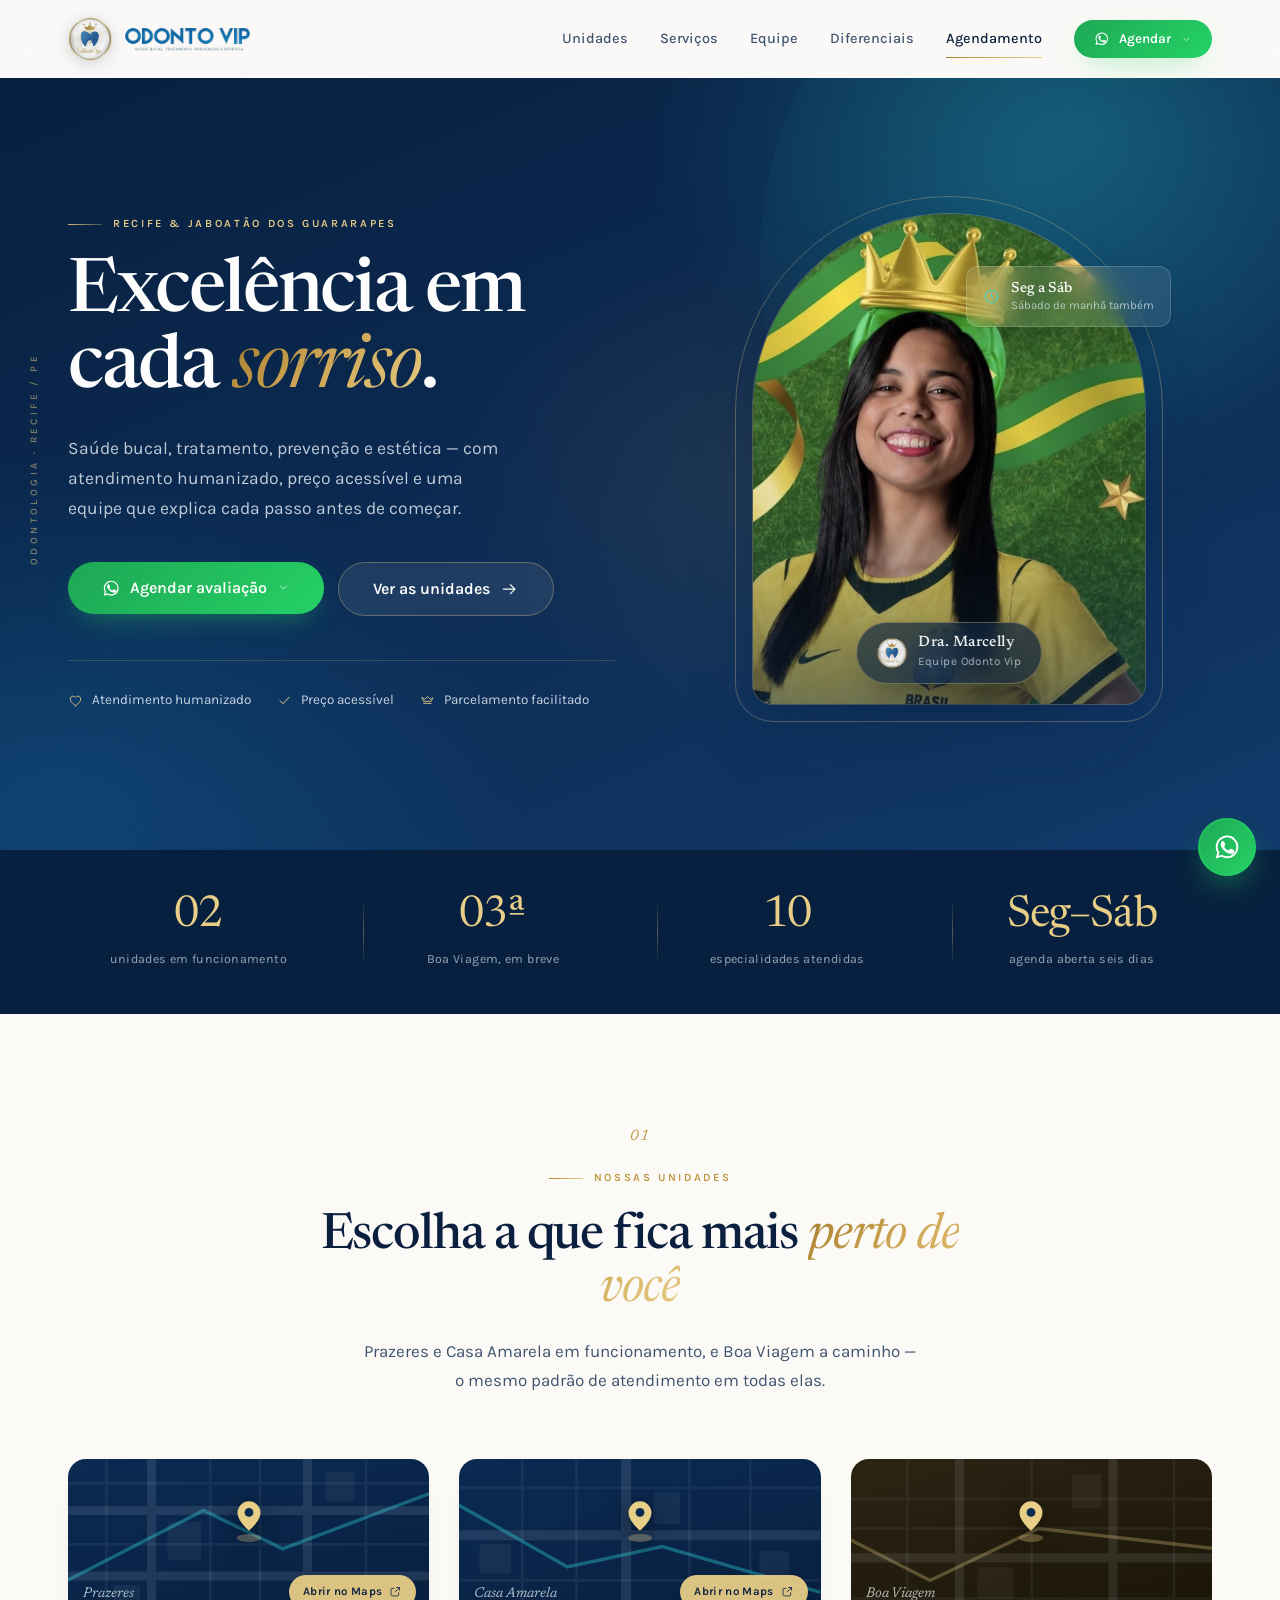
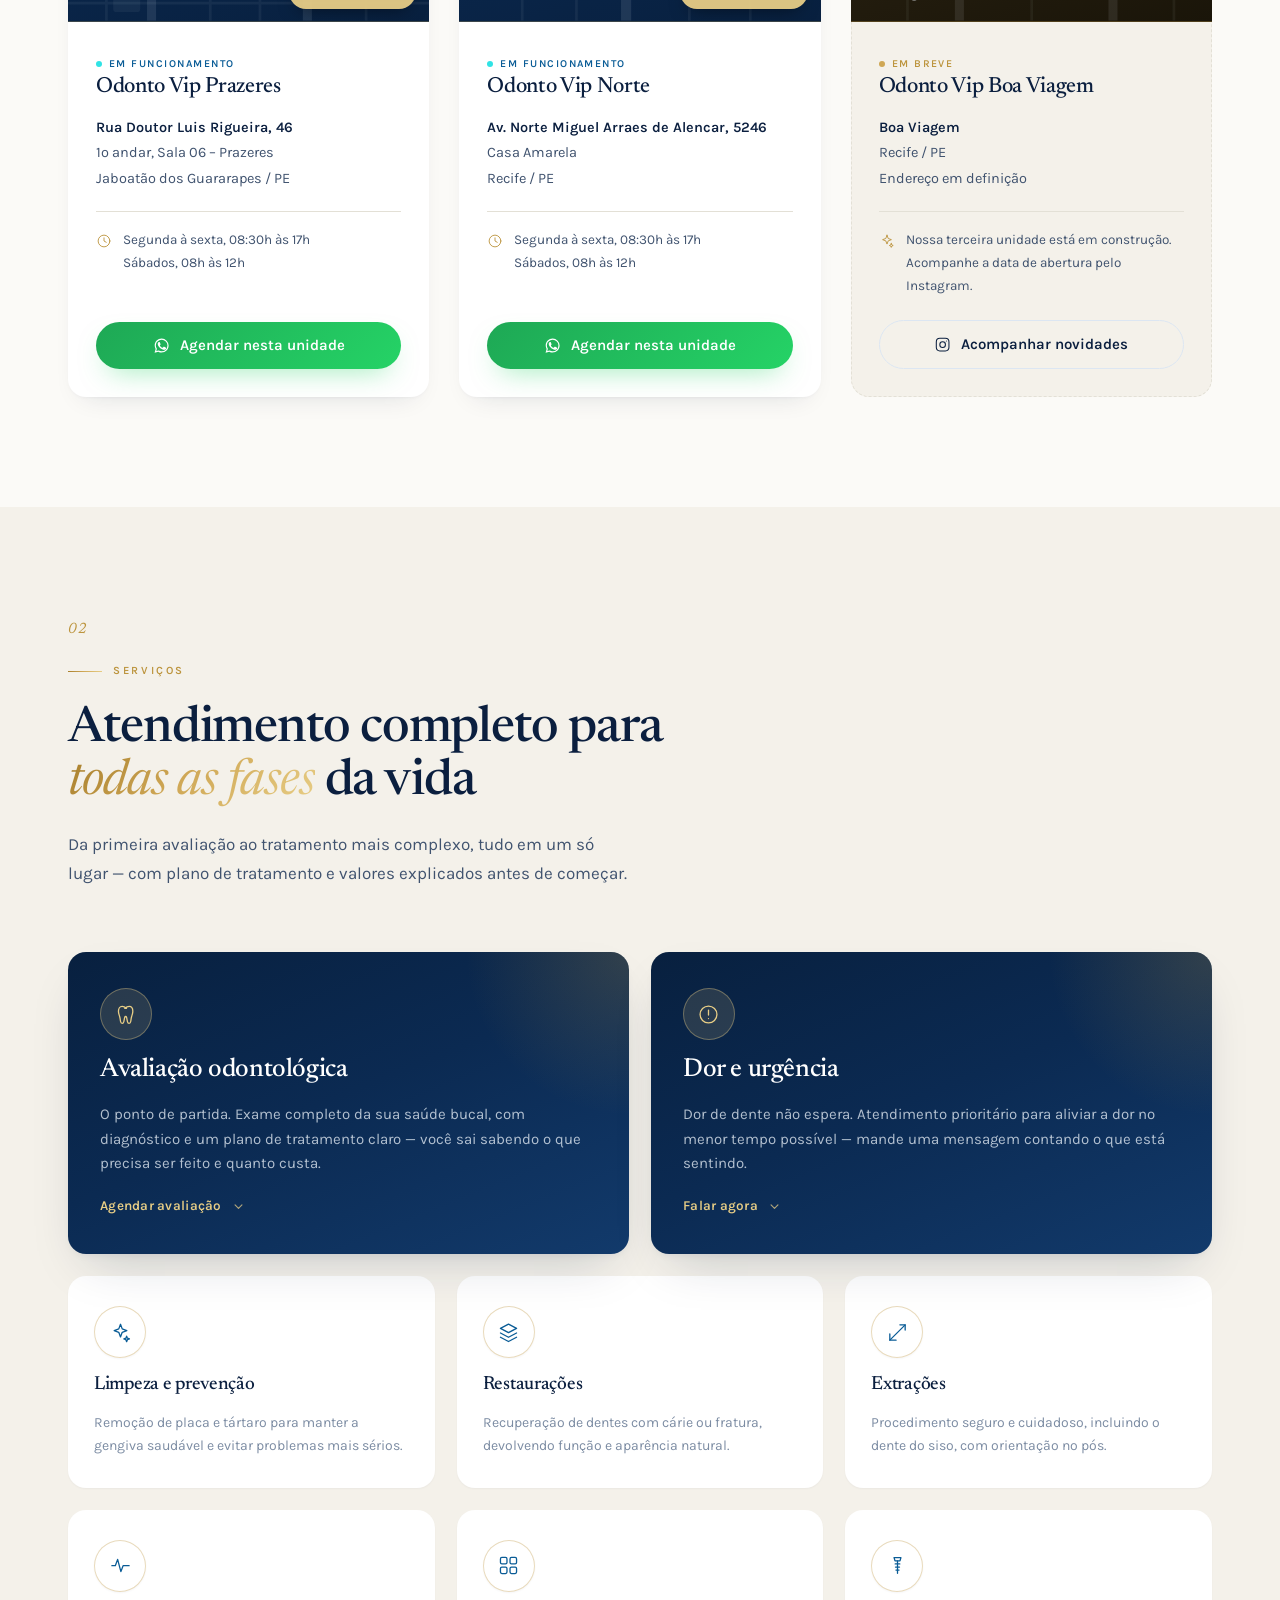
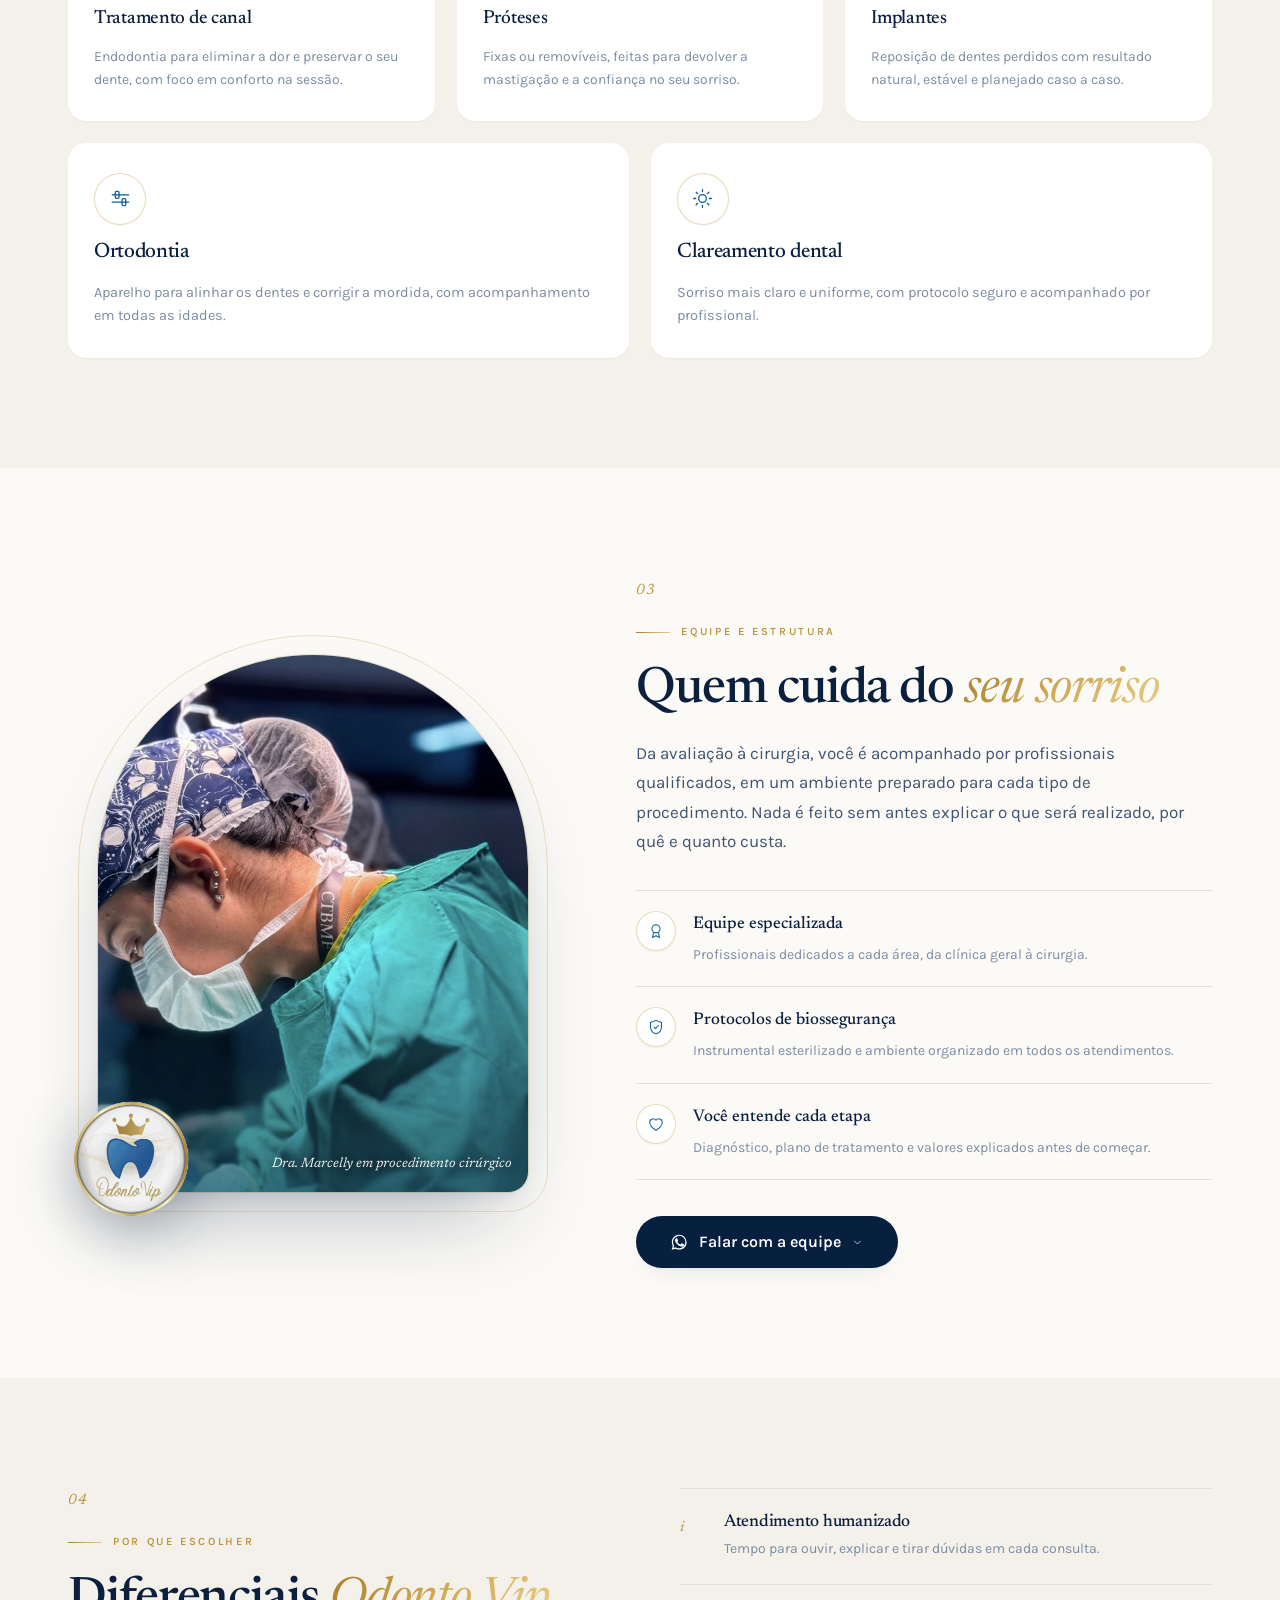
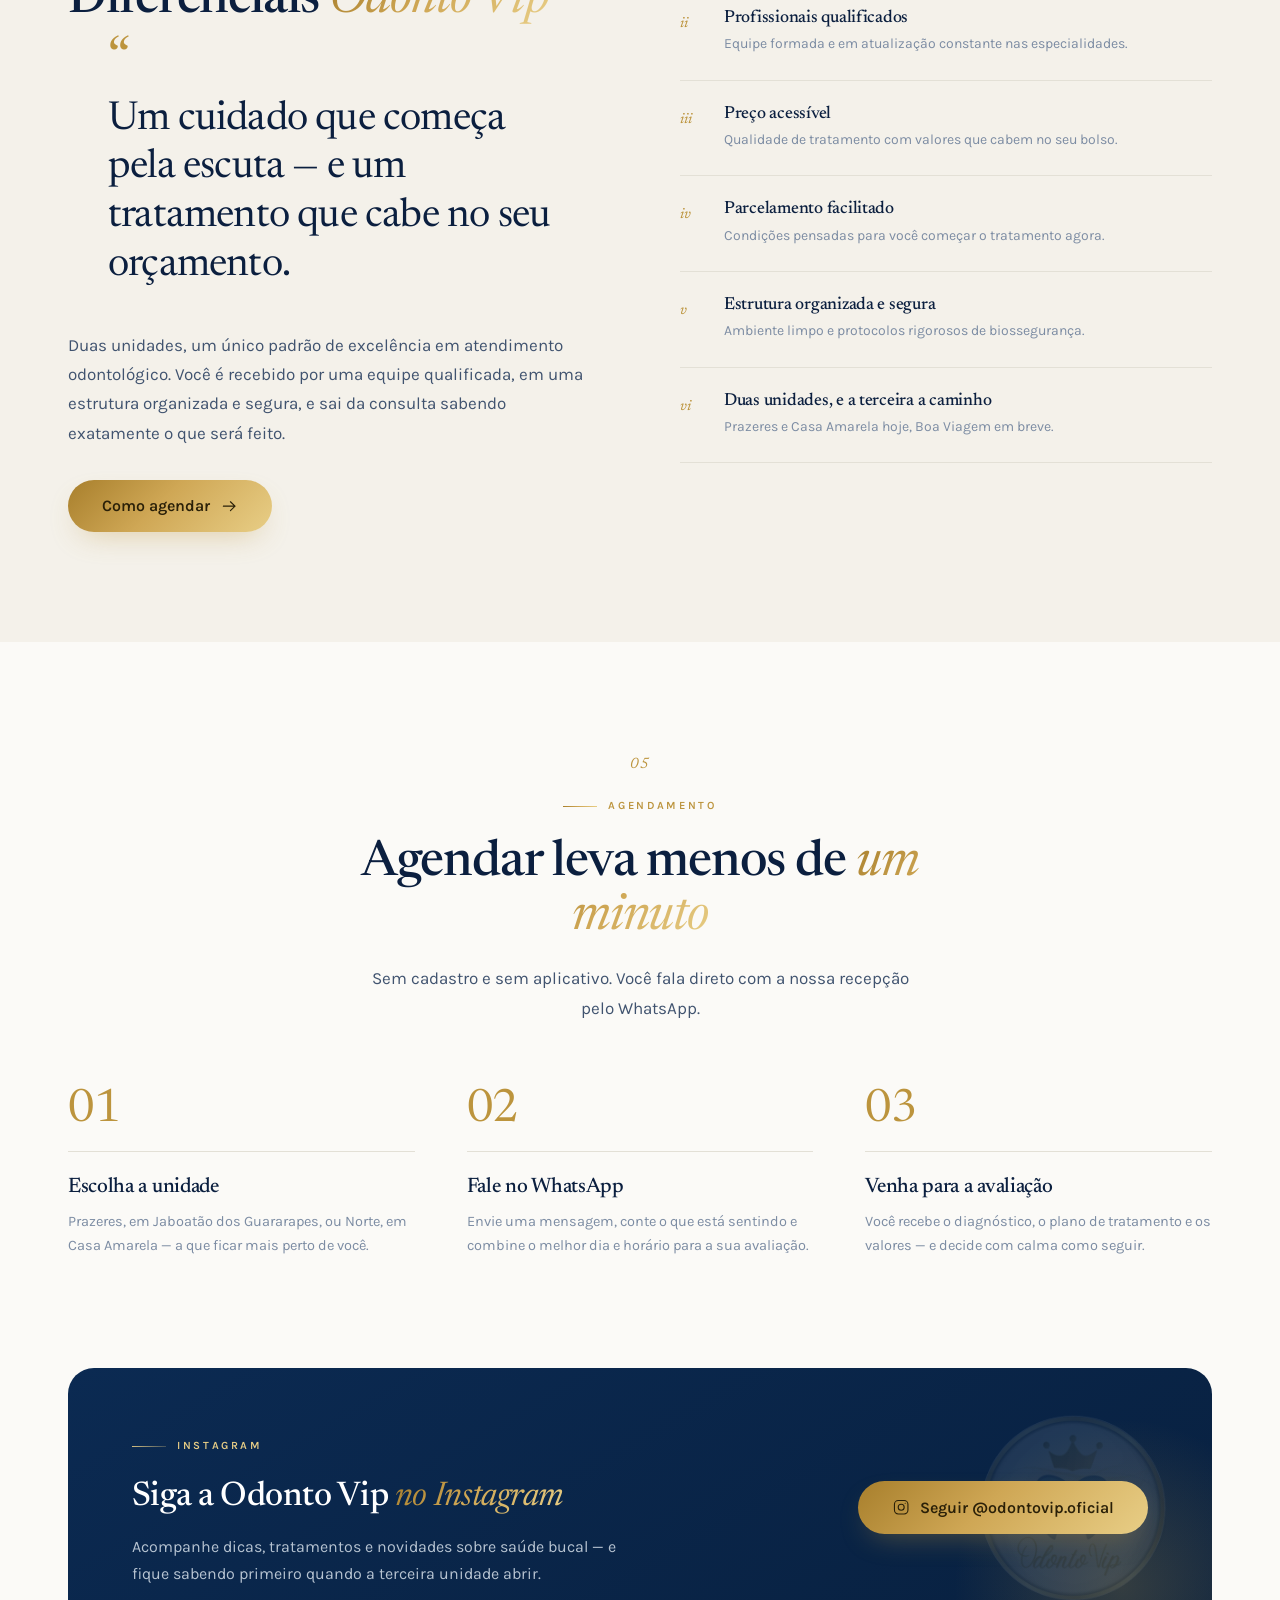
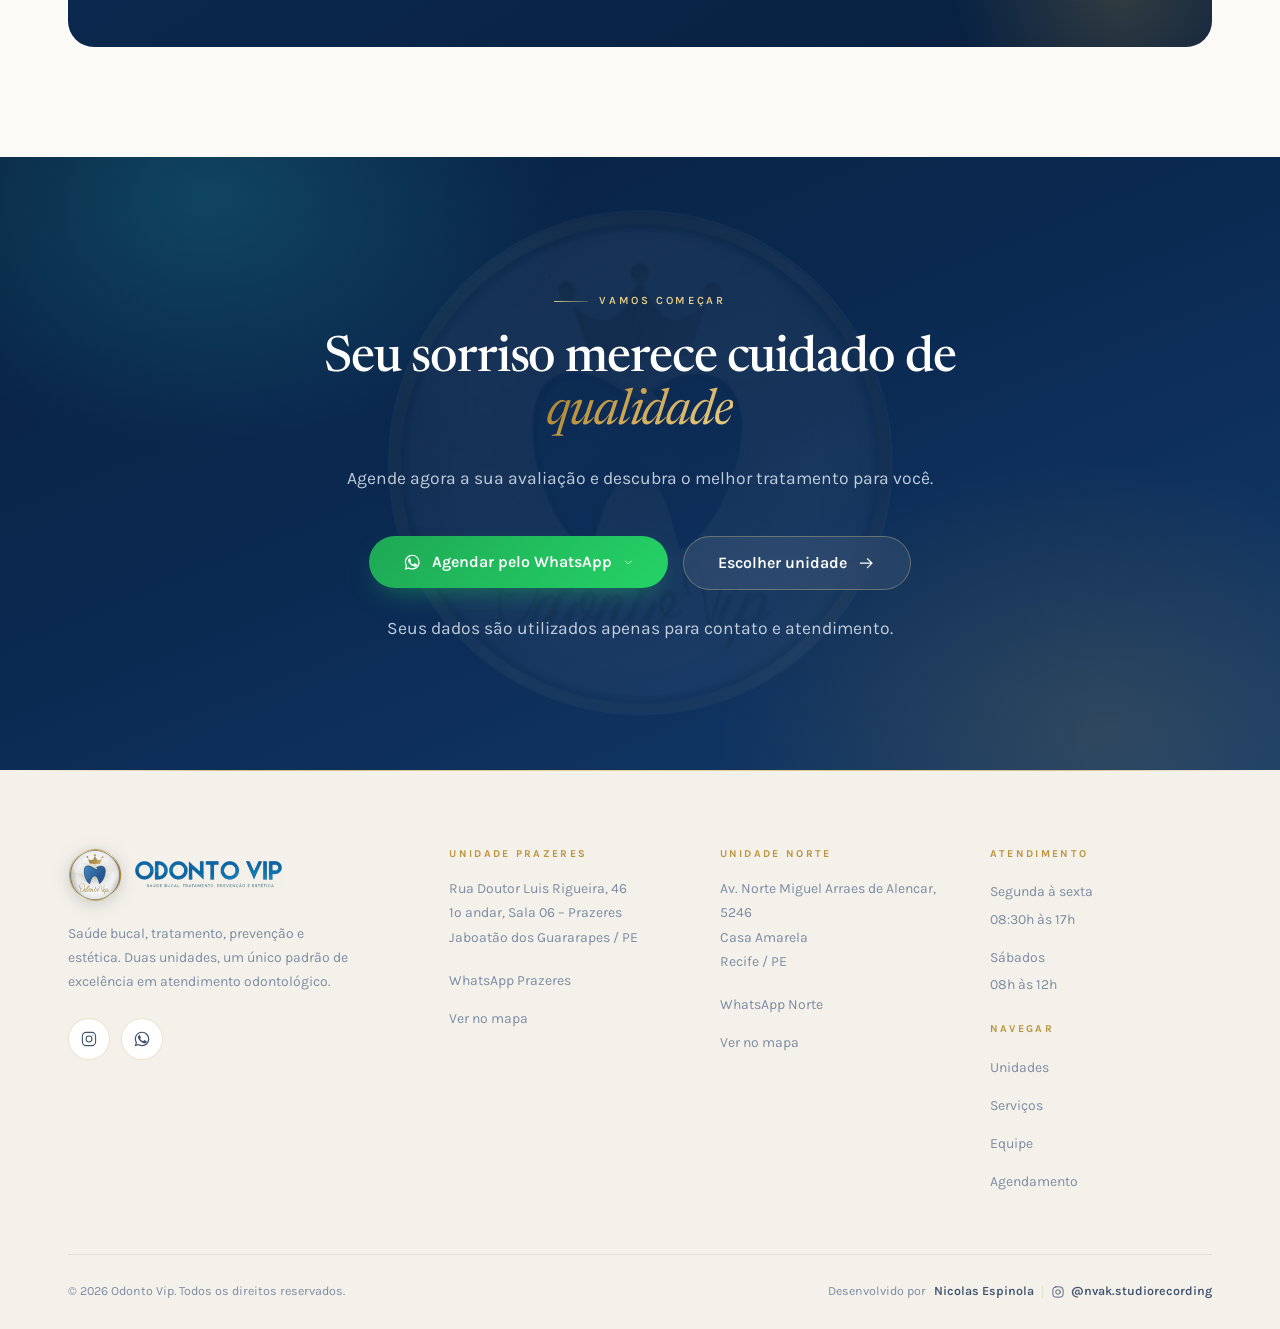
==== commit d33575bd: "Corrige dois problemas de responsividade no celular Etiqueta "Dra. Marcelly" saindo da própria caixa" ====
--- a/index.html
+++ b/index.html
@@ -6,7 +6,7 @@
 <title>Odonto Vip — Excelência em cada sorriso | Recife e Jaboatão dos Guararapes</title>
 <meta name="description" content="Clínica odontológica em Recife e Jaboatão dos Guararapes. Avaliação, limpeza, restaurações, canal, próteses, implantes, ortodontia e clareamento. Atendimento humanizado, preço acessível e parcelamento facilitado. Agende pelo WhatsApp.">
 <meta name="theme-color" content="#08203F">
-<link rel="canonical" href="https://odontovip.com.br/">
+<link rel="canonical" href="https://nicolas747ar.github.io/odontovip/">
 <link rel="icon" href="assets/img/odontovip-selo.png">
 <link rel="apple-touch-icon" href="assets/img/odontovip-selo.png">
 
@@ -15,13 +15,18 @@
 <meta property="og:site_name" content="Odonto Vip">
 <meta property="og:title" content="Odonto Vip — Excelência em cada sorriso">
 <meta property="og:description" content="Saúde bucal, tratamento, prevenção e estética. Duas unidades em Recife e Jaboatão dos Guararapes. Agende pelo WhatsApp.">
-<meta property="og:image" content="assets/img/odontovip-logo.png">
+<meta property="og:url" content="https://nicolas747ar.github.io/odontovip/">
+<meta property="og:image" content="https://nicolas747ar.github.io/odontovip/assets/img/og-odontovip.jpg">
+<meta property="og:image:width" content="1200">
+<meta property="og:image:height" content="630">
+<meta property="og:image:alt" content="Odonto Vip — Excelência em cada sorriso">
 <meta name="twitter:card" content="summary_large_image">
+<meta name="twitter:image" content="https://nicolas747ar.github.io/odontovip/assets/img/og-odontovip.jpg">
 
 <link rel="preconnect" href="https://fonts.googleapis.com">
 <link rel="preconnect" href="https://fonts.gstatic.com" crossorigin>
 <link href="https://fonts.googleapis.com/css2?family=Newsreader:ital,opsz,wght@0,6..72,400;0,6..72,500;0,6..72,600;1,6..72,400;1,6..72,500&family=Karla:wght@400;500;600;700&display=swap" rel="stylesheet">
-<link rel="stylesheet" href="assets/css/styles.css?v=14">
+<link rel="stylesheet" href="assets/css/styles.css?v=16">
 </head>
 <body>
 
@@ -756,7 +761,8 @@
   "name":"Odonto Vip",
   "description":"Clínica odontológica em Recife e Jaboatão dos Guararapes: saúde bucal, tratamento, prevenção e estética.",
   "slogan":"Excelência em cada sorriso",
-  "image":"assets/img/odontovip-logo.png",
+  "url":"https://nicolas747ar.github.io/odontovip/",
+  "image":"https://nicolas747ar.github.io/odontovip/assets/img/og-odontovip.jpg",
   "sameAs":["https://www.instagram.com/odontovip.oficial/"],
   "openingHours":["Mo-Fr 08:30-17:00","Sa 08:00-12:00"],
   "location":[
@@ -788,6 +794,6 @@
 }
 </script>
 
-<script src="assets/js/main.js?v=14" defer></script>
+<script src="assets/js/main.js?v=16" defer></script>
 </body>
 </html>
--- a/assets/css/styles.css
+++ b/assets/css/styles.css
@@ -364,13 +364,20 @@
 }
 .name-tag{
   position:absolute; z-index:2; left:50%; bottom:20px; transform:translateX(-50%);
-  display:inline-flex; align-items:center; gap:11px; white-space:nowrap;
+  display:inline-flex; align-items:center; gap:11px;
+  /* posicionada com left:50%, a largura é shrink-to-fit contra o espaço
+     disponível (largura do retrato menos os 50%), então com texto mais largo a
+     caixa ficava curta e o texto saía dela. Sem o nowrap ele quebra por dentro;
+     o max-width impede que a pílula passe do retrato. No celular a etiqueta é
+     ancorada nos dois lados — ver a media query. */
+  max-width:calc(100% - 24px);
   background:rgba(8,32,63,.62); border:1px solid rgba(232,206,134,.34);
   backdrop-filter:blur(14px); border-radius:var(--pill); padding:11px 20px;
   box-shadow:0 18px 36px -16px rgba(0,0,0,.6);
 }
 .name-tag .selo-mini{width:30px; height:30px; flex:none}
-.name-tag b{display:block; font-family:var(--display); font-weight:500; font-size:15px; color:#fff; line-height:1.15}
+.name-tag > span{min-width:0}
+.name-tag b{display:block; font-family:var(--display); font-weight:500; font-size:15px; color:#fff; line-height:1.2}
 .name-tag span{font-size:11.5px; color:rgba(237,244,251,.68); letter-spacing:.04em}
 
 .float-note{
@@ -709,6 +716,24 @@
   .svc.feat{padding:30px 26px}
   .svc.feat h3{font-size:23px}
   .float-note{display:none}
+  /* empilhados, os CTAs precisam da mesma largura: os itens do flex são o
+     <details> do seletor e um <a>, e cada um se dimensionava pelo conteúdo —
+     um saía com 258px e o outro com 335px, desalinhados à esquerda */
+  .hero-cta,.cta-actions{gap:12px}
+  .hero-cta > *,.cta-actions > *{width:100%}
+  .hero-cta .btn,.cta-actions .btn{width:100%}
+  /* no celular a etiqueta é ancorada nos dois lados em vez de centrada por
+     transform. Com left:50% a largura era shrink-to-fit contra o espaço
+     disponível (320-160=160px): quando o texto media mais que isso, a caixa
+     ficava curta e o texto saía dela pela direita. Ancorada, a largura é
+     determinística e o texto nunca pode exceder a caixa. */
+  .name-tag{
+    left:12px; right:12px; bottom:14px; transform:none; max-width:none;
+    justify-content:center; padding:10px 14px; gap:10px;
+  }
+  .name-tag b{font-size:14px}
+  .name-tag span{font-size:11px}
+  .name-tag .selo-mini{width:28px; height:28px}
   .portrait-wrap{width:min(100%,320px); margin:14px 0}
   .portrait{outline-offset:12px}
   .team-media{margin:14px 0}
@@ -724,7 +749,6 @@
   .pull .q{font-size:44px}
 }
 @media (max-width:420px){
-  .hero-cta .btn,.cta-actions .btn{width:100%}
   .hero-marks{gap:14px 20px}
 }
 
